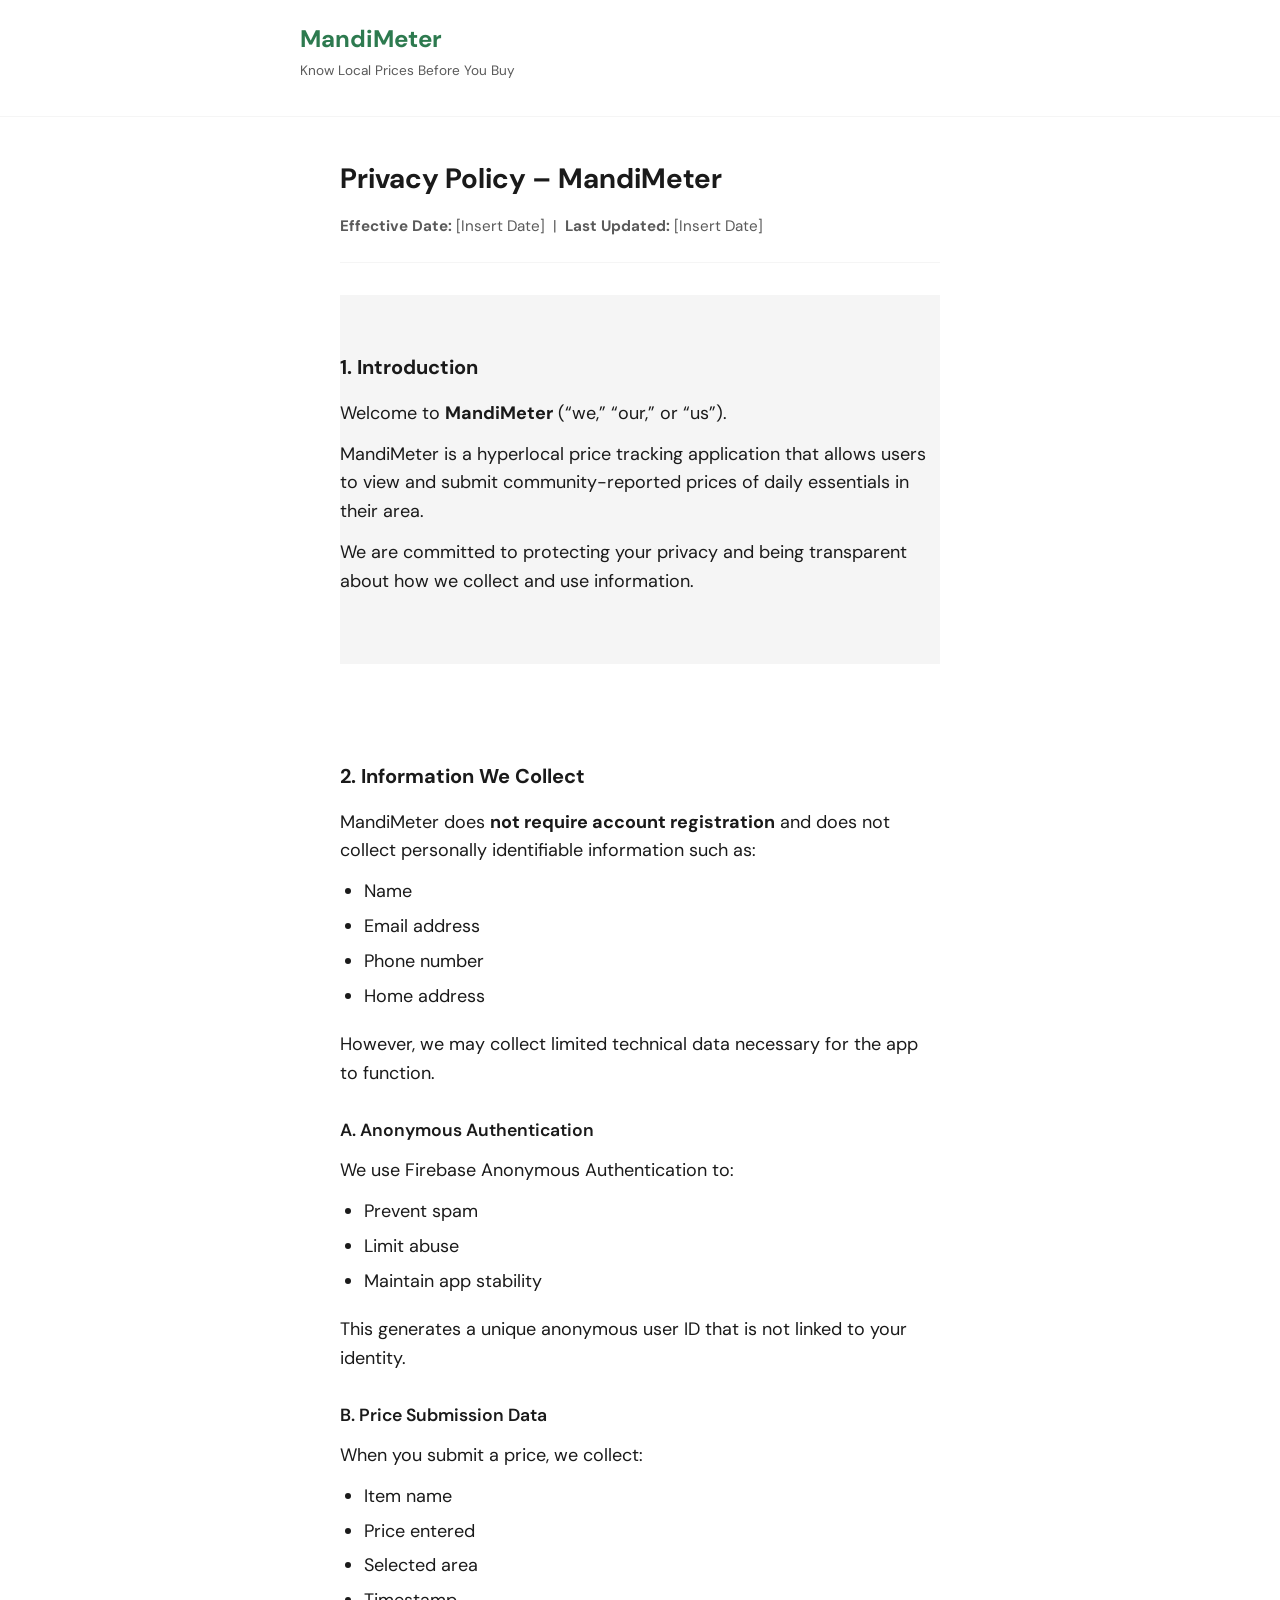
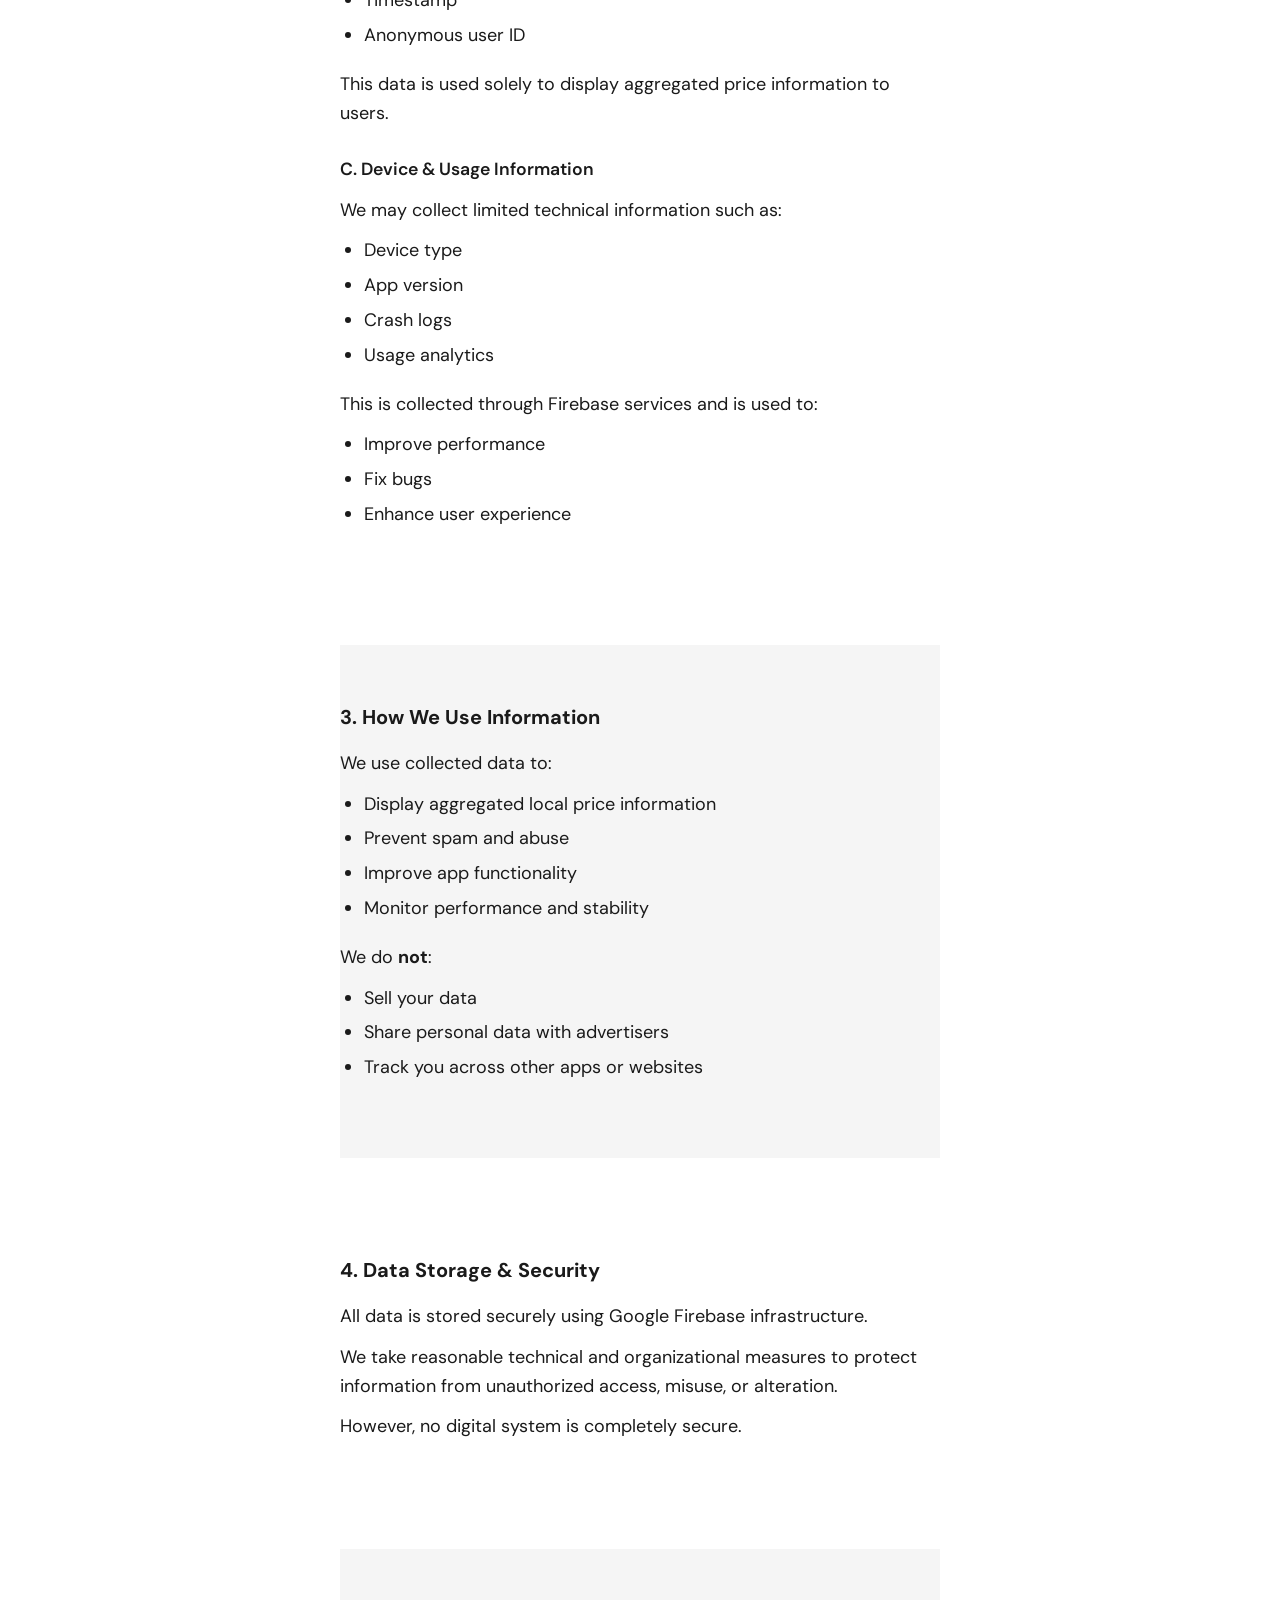
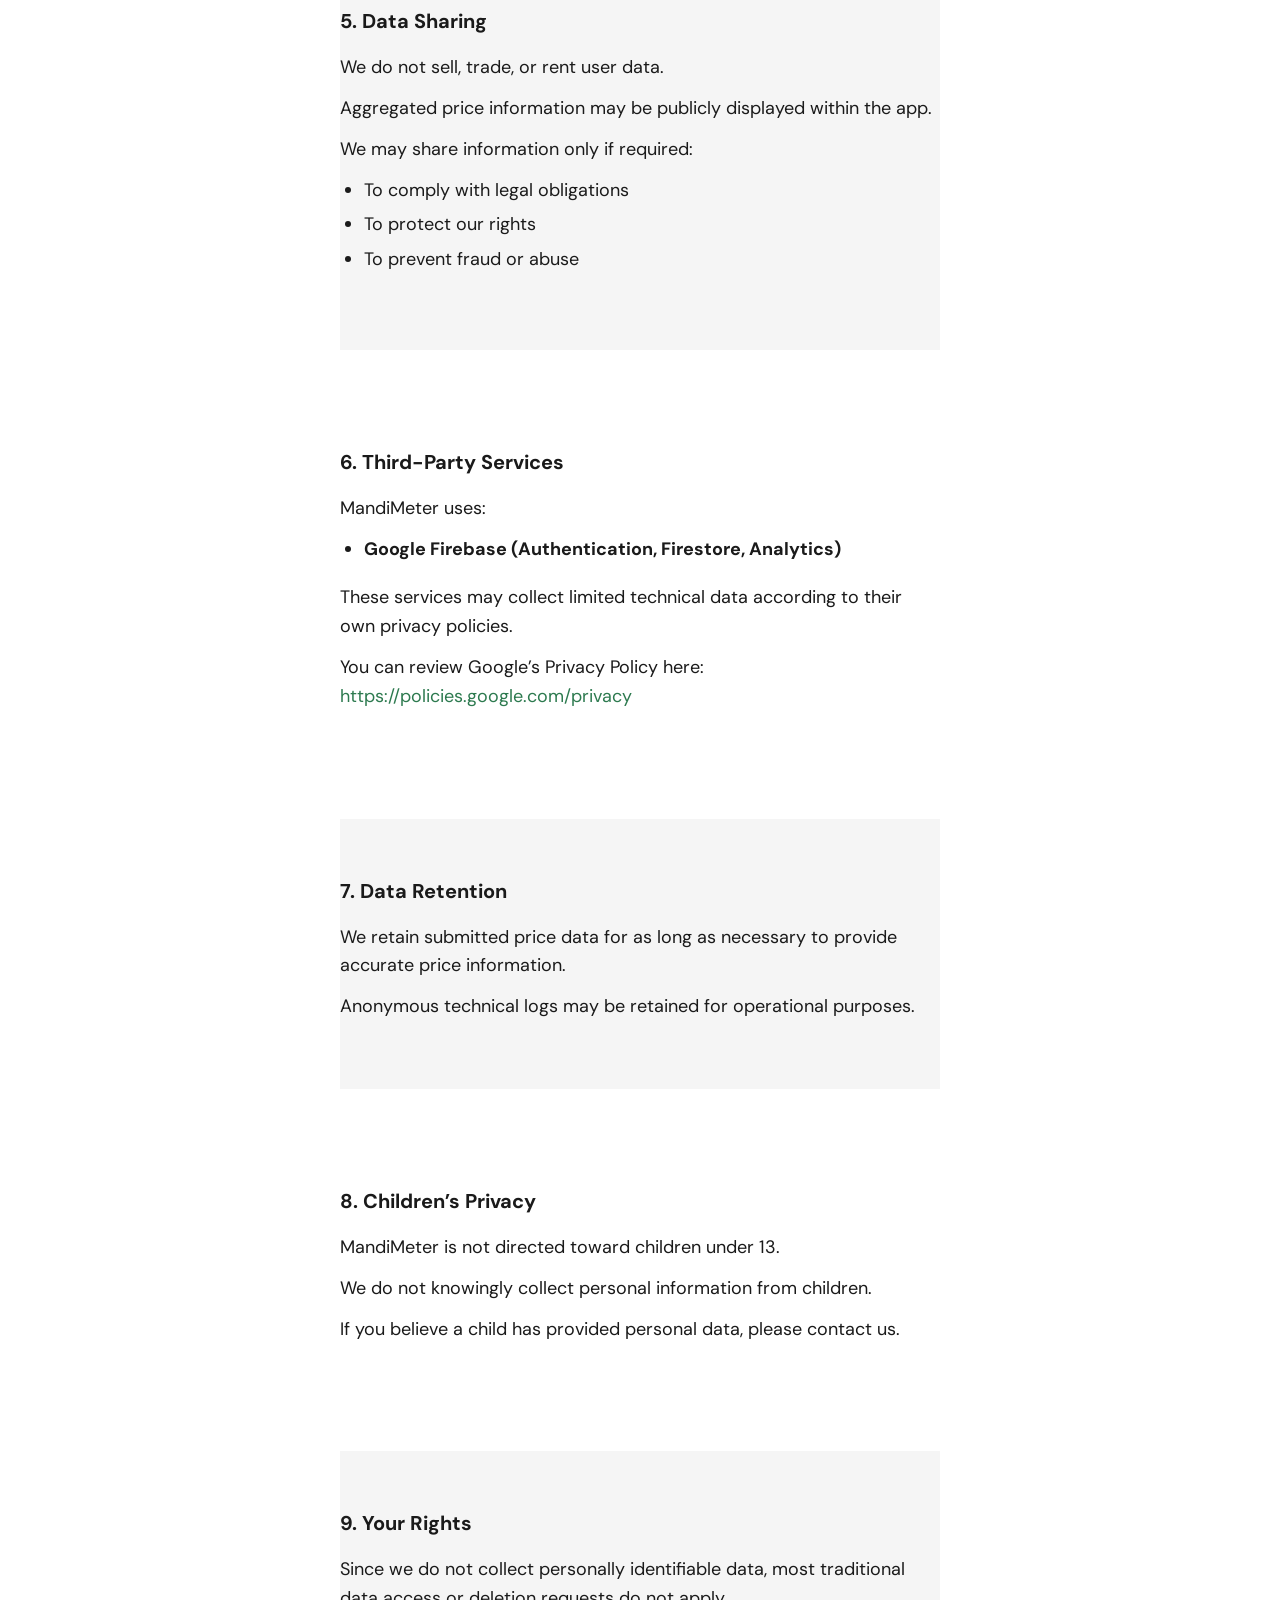
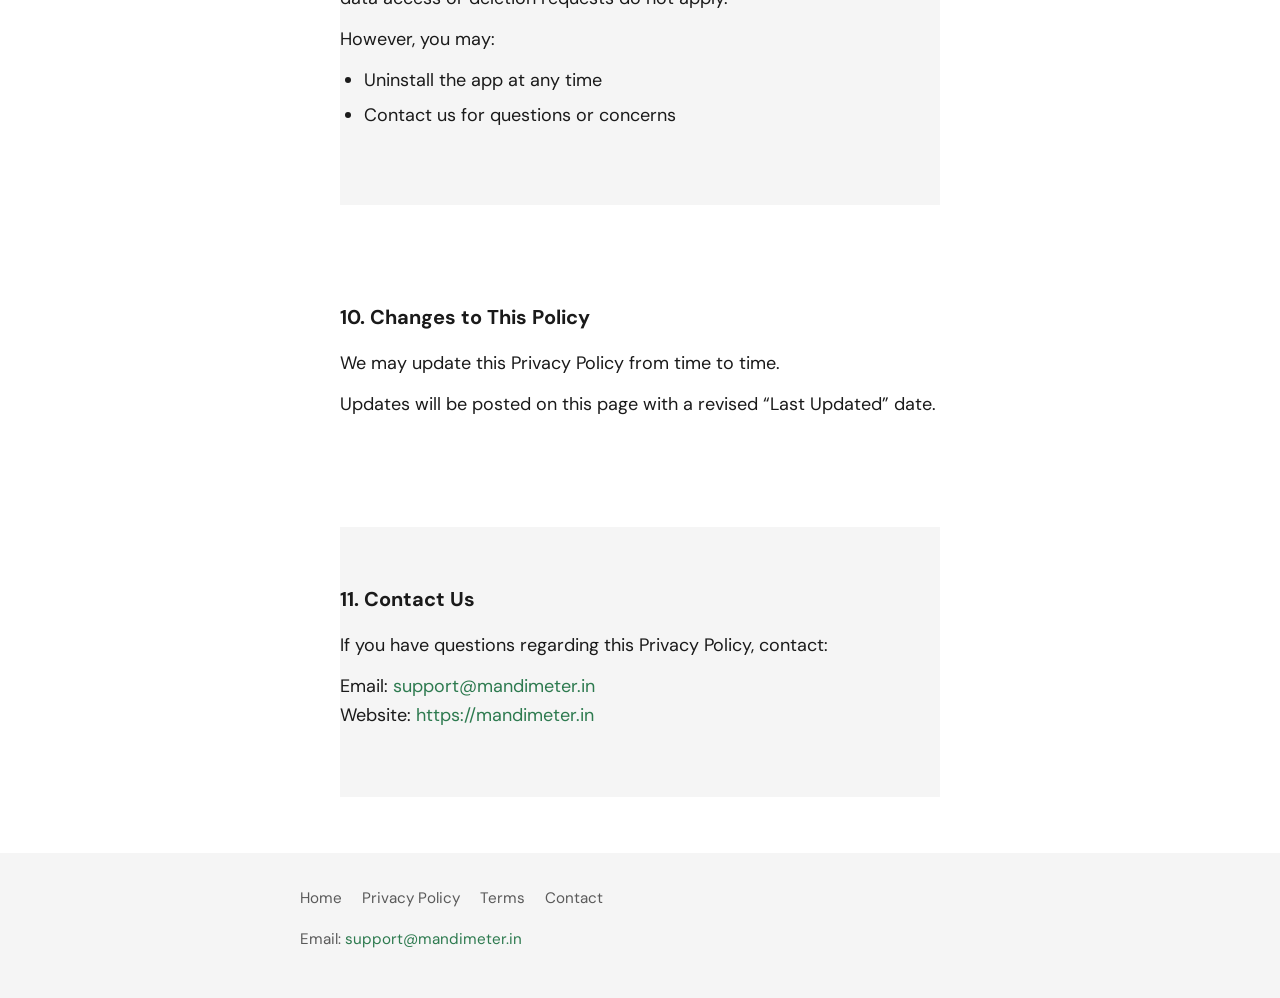
==== privacy.html @ 72a225c8 "feat: initial commit" ====
<!DOCTYPE html>
<html lang="en">
<head>
  <meta charset="UTF-8">
  <meta name="viewport" content="width=device-width, initial-scale=1.0">
  <title>Privacy Policy – MandiMeter</title>
  <meta name="description" content="MandiMeter Privacy Policy. How we collect and use information in our hyperlocal price tracking app.">
  <link rel="preconnect" href="https://fonts.googleapis.com">
  <link rel="preconnect" href="https://fonts.gstatic.com" crossorigin>
  <link href="https://fonts.googleapis.com/css2?family=DM+Sans:ital,opsz,wght@0,9..40,400;0,9..40,500;0,9..40,600;0,9..40,700;1,9..40,400&display=swap" rel="stylesheet">
  <link rel="stylesheet" href="styles.css">
</head>
<body>
  <header>
    <div class="container">
      <a href="index.html" class="logo" aria-label="MandiMeter home">MandiMeter</a>
      <p class="tagline">Know Local Prices Before You Buy</p>
    </div>
  </header>

  <main class="policy-page">
    <div class="container container--narrow">
      <h1 class="policy-title">Privacy Policy – MandiMeter</h1>
      <p class="policy-meta"><strong>Effective Date:</strong> [Insert Date] &nbsp;|&nbsp; <strong>Last Updated:</strong> [Insert Date]</p>
      <hr class="policy-divider">

      <section class="policy-section">
        <h2>1. Introduction</h2>
        <p>Welcome to <strong>MandiMeter</strong> (“we,” “our,” or “us”).</p>
        <p>MandiMeter is a hyperlocal price tracking application that allows users to view and submit community-reported prices of daily essentials in their area.</p>
        <p>We are committed to protecting your privacy and being transparent about how we collect and use information.</p>
      </section>

      <section class="policy-section">
        <h2>2. Information We Collect</h2>
        <p>MandiMeter does <strong>not require account registration</strong> and does not collect personally identifiable information such as:</p>
        <ul>
          <li>Name</li>
          <li>Email address</li>
          <li>Phone number</li>
          <li>Home address</li>
        </ul>
        <p>However, we may collect limited technical data necessary for the app to function.</p>

        <h3>A. Anonymous Authentication</h3>
        <p>We use Firebase Anonymous Authentication to:</p>
        <ul>
          <li>Prevent spam</li>
          <li>Limit abuse</li>
          <li>Maintain app stability</li>
        </ul>
        <p>This generates a unique anonymous user ID that is not linked to your identity.</p>

        <h3>B. Price Submission Data</h3>
        <p>When you submit a price, we collect:</p>
        <ul>
          <li>Item name</li>
          <li>Price entered</li>
          <li>Selected area</li>
          <li>Timestamp</li>
          <li>Anonymous user ID</li>
        </ul>
        <p>This data is used solely to display aggregated price information to users.</p>

        <h3>C. Device &amp; Usage Information</h3>
        <p>We may collect limited technical information such as:</p>
        <ul>
          <li>Device type</li>
          <li>App version</li>
          <li>Crash logs</li>
          <li>Usage analytics</li>
        </ul>
        <p>This is collected through Firebase services and is used to:</p>
        <ul>
          <li>Improve performance</li>
          <li>Fix bugs</li>
          <li>Enhance user experience</li>
        </ul>
      </section>

      <section class="policy-section">
        <h2>3. How We Use Information</h2>
        <p>We use collected data to:</p>
        <ul>
          <li>Display aggregated local price information</li>
          <li>Prevent spam and abuse</li>
          <li>Improve app functionality</li>
          <li>Monitor performance and stability</li>
        </ul>
        <p>We do <strong>not</strong>:</p>
        <ul>
          <li>Sell your data</li>
          <li>Share personal data with advertisers</li>
          <li>Track you across other apps or websites</li>
        </ul>
      </section>

      <section class="policy-section">
        <h2>4. Data Storage &amp; Security</h2>
        <p>All data is stored securely using Google Firebase infrastructure.</p>
        <p>We take reasonable technical and organizational measures to protect information from unauthorized access, misuse, or alteration.</p>
        <p>However, no digital system is completely secure.</p>
      </section>

      <section class="policy-section">
        <h2>5. Data Sharing</h2>
        <p>We do not sell, trade, or rent user data.</p>
        <p>Aggregated price information may be publicly displayed within the app.</p>
        <p>We may share information only if required:</p>
        <ul>
          <li>To comply with legal obligations</li>
          <li>To protect our rights</li>
          <li>To prevent fraud or abuse</li>
        </ul>
      </section>

      <section class="policy-section">
        <h2>6. Third-Party Services</h2>
        <p>MandiMeter uses:</p>
        <ul>
          <li><strong>Google Firebase (Authentication, Firestore, Analytics)</strong></li>
        </ul>
        <p>These services may collect limited technical data according to their own privacy policies.</p>
        <p>You can review Google’s Privacy Policy here: <a href="https://policies.google.com/privacy" target="_blank" rel="noopener noreferrer">https://policies.google.com/privacy</a></p>
      </section>

      <section class="policy-section">
        <h2>7. Data Retention</h2>
        <p>We retain submitted price data for as long as necessary to provide accurate price information.</p>
        <p>Anonymous technical logs may be retained for operational purposes.</p>
      </section>

      <section class="policy-section">
        <h2>8. Children’s Privacy</h2>
        <p>MandiMeter is not directed toward children under 13.</p>
        <p>We do not knowingly collect personal information from children.</p>
        <p>If you believe a child has provided personal data, please contact us.</p>
      </section>

      <section class="policy-section">
        <h2>9. Your Rights</h2>
        <p>Since we do not collect personally identifiable data, most traditional data access or deletion requests do not apply.</p>
        <p>However, you may:</p>
        <ul>
          <li>Uninstall the app at any time</li>
          <li>Contact us for questions or concerns</li>
        </ul>
      </section>

      <section class="policy-section">
        <h2>10. Changes to This Policy</h2>
        <p>We may update this Privacy Policy from time to time.</p>
        <p>Updates will be posted on this page with a revised “Last Updated” date.</p>
      </section>

      <section class="policy-section">
        <h2>11. Contact Us</h2>
        <p>If you have questions regarding this Privacy Policy, contact:</p>
        <p class="policy-contact">
          Email: <a href="mailto:support@mandimeter.in">support@mandimeter.in</a><br>
          Website: <a href="https://mandimeter.in" target="_blank" rel="noopener noreferrer">https://mandimeter.in</a>
        </p>
      </section>
    </div>
  </main>

  <footer>
    <div class="container">
      <nav class="footer-links" aria-label="Footer">
        <a href="index.html">Home</a>
        <a href="privacy.html">Privacy Policy</a>
        <a href="terms.html">Terms</a>
        <a href="mailto:support@mandimeter.in">Contact</a>
      </nav>
      <p class="footer-email">Email: <a href="mailto:support@mandimeter.in">support@mandimeter.in</a></p>
    </div>
  </footer>
</body>
</html>
---- styles.css ----
:root {
  --green: #2d7a4f;
  --green-light: #e8f3ed;
  --green-hover: #246b43;
  --text: #1a1a1a;
  --text-muted: #5a5a5a;
  --white: #ffffff;
  --gray-100: #f5f5f5;
  --radius: 12px;
  --radius-lg: 20px;
  --shadow: 0 2px 12px rgba(0, 0, 0, 0.06);
  --shadow-md: 0 4px 24px rgba(0, 0, 0, 0.08);
}

*, *::before, *::after { box-sizing: border-box; }
html { scroll-behavior: smooth; }
body {
  margin: 0;
  font-family: 'DM Sans', -apple-system, BlinkMacSystemFont, 'Segoe UI', Roboto, sans-serif;
  font-size: 18px;
  line-height: 1.6;
  color: var(--text);
  background: var(--white);
}

.sr-only {
  position: absolute;
  width: 1px;
  height: 1px;
  padding: 0;
  margin: -1px;
  overflow: hidden;
  clip: rect(0, 0, 0, 0);
  white-space: nowrap;
  border: 0;
}

.container {
  width: 100%;
  max-width: 720px;
  margin: 0 auto;
  padding: 0 20px;
}

.container--wide {
  max-width: 900px;
}

.container--narrow {
  max-width: 640px;
}

/* Header */
header {
  padding: 20px 0;
  border-bottom: 1px solid var(--gray-100);
}
.logo {
  font-size: 1.5rem;
  font-weight: 700;
  color: var(--green);
  text-decoration: none;
}
.tagline {
  font-size: 0.85rem;
  color: var(--text-muted);
  margin-top: 2px;
}

/* Buttons */
.btn {
  display: inline-flex;
  align-items: center;
  justify-content: center;
  gap: 8px;
  padding: 14px 24px;
  font-family: inherit;
  font-size: 1rem;
  font-weight: 600;
  text-decoration: none;
  border: none;
  border-radius: var(--radius);
  cursor: pointer;
  transition: background 0.2s, transform 0.1s;
}
.btn:focus-visible {
  outline: 2px solid var(--green);
  outline-offset: 2px;
}
.btn--primary {
  background: var(--green);
  color: var(--white);
}
.btn--primary:hover {
  background: var(--green-hover);
}
.btn--secondary {
  background: var(--white);
  color: var(--green);
  border: 2px solid var(--green);
}
.btn--secondary:hover {
  background: var(--green-light);
}

/* Hero */
.hero {
  padding: 48px 0 56px;
  text-align: center;
}
.hero h1 {
  font-size: clamp(1.75rem, 5vw, 2.25rem);
  font-weight: 700;
  line-height: 1.25;
  margin: 0 0 16px;
  color: var(--text);
}
.hero .subheadline {
  font-size: 1.1rem;
  color: var(--text-muted);
  max-width: 520px;
  margin: 0 auto 32px;
}
.hero-cta {
  display: flex;
  flex-wrap: wrap;
  gap: 12px;
  justify-content: center;
  margin-bottom: 40px;
}
.mockup {
  background: var(--white);
  border-radius: 24px;
  padding: 28px 20px;
  box-shadow: var(--shadow-md), 0 0 0 10px var(--gray-100);
  max-width: 280px;
  margin: 0 auto;
  border: 2px solid rgba(0,0,0,0.06);
}
.mockup-title {
  font-size: 0.9rem;
  font-weight: 600;
  color: var(--green);
  margin-bottom: 16px;
  text-align: left;
}
.mockup-list {
  list-style: none;
  padding: 0;
  margin: 0;
  text-align: left;
}
.mockup-list li {
  display: flex;
  justify-content: space-between;
  padding: 10px 0;
  border-bottom: 1px solid rgba(0,0,0,0.06);
  font-size: 1rem;
}
.mockup-list li:last-child { border-bottom: none; }
.mockup-list .price { font-weight: 600; color: var(--green); }
.mockup-footer {
  font-size: 0.8rem;
  color: var(--text-muted);
  margin-top: 16px;
  text-align: left;
}

/* Sections */
section {
  padding: 56px 0;
}
section:nth-child(even) {
  background: var(--gray-100);
}
.section-title {
  font-size: clamp(1.5rem, 4vw, 1.75rem);
  font-weight: 700;
  margin: 0 0 24px;
  color: var(--text);
}
.section-intro {
  color: var(--text-muted);
  margin-bottom: 32px;
  max-width: 560px;
}

/* Problem */
.problem ul {
  list-style: none;
  padding: 0;
  margin: 0 0 24px;
}
.problem li {
  display: flex;
  align-items: flex-start;
  gap: 12px;
  padding: 12px 0;
  font-size: 1.05rem;
}
.problem li::before {
  content: '';
  flex-shrink: 0;
  width: 8px;
  height: 8px;
  background: var(--green);
  border-radius: 50%;
  margin-top: 10px;
}
.problem .closing {
  font-weight: 500;
  color: var(--text);
}

/* How it works */
.steps {
  display: grid;
  grid-template-columns: 1fr;
  gap: 32px;
  margin-top: 32px;
}
@media (min-width: 600px) {
  .steps { grid-template-columns: repeat(3, 1fr); }
}
.step {
  text-align: center;
  padding: 24px 16px;
  background: var(--white);
  border-radius: var(--radius);
  box-shadow: var(--shadow);
}
.step-icon {
  width: 48px;
  height: 48px;
  margin: 0 auto 16px;
  background: var(--green-light);
  border-radius: 50%;
  display: flex;
  align-items: center;
  justify-content: center;
  font-size: 1.25rem;
  font-weight: 700;
  color: var(--green);
}
.step h3 {
  font-size: 1rem;
  font-weight: 600;
  margin: 0 0 8px;
}
.step p {
  font-size: 0.95rem;
  color: var(--text-muted);
  margin: 0;
}

/* Features */
.features-grid {
  display: grid;
  grid-template-columns: 1fr;
  gap: 20px;
  margin-top: 32px;
}
@media (min-width: 500px) {
  .features-grid { grid-template-columns: repeat(2, 1fr); }
}
.feature {
  background: var(--white);
  padding: 24px;
  border-radius: var(--radius);
  box-shadow: var(--shadow);
  border: 1px solid rgba(0,0,0,0.04);
}
.feature-icon {
  width: 40px;
  height: 40px;
  background: var(--green-light);
  border-radius: var(--radius);
  display: flex;
  align-items: center;
  justify-content: center;
  margin-bottom: 16px;
  color: var(--green);
}
.feature h3 {
  font-size: 1.1rem;
  font-weight: 600;
  margin: 0 0 8px;
}
.feature p {
  font-size: 0.95rem;
  color: var(--text-muted);
  margin: 0;
}

/* Trust */
.trust .section-intro {
  margin-bottom: 16px;
}
.trust .disclaimer {
  font-size: 0.9rem;
  color: var(--text-muted);
  font-style: italic;
  margin: 24px 0 0;
}

/* Launch city */
.launch-cta {
  margin-top: 24px;
}

/* FAQ */
.faq-list {
  margin: 0;
  padding: 0;
  list-style: none;
}
.faq-item {
  border-bottom: 1px solid rgba(0,0,0,0.08);
}
.faq-item:first-child { border-top: 1px solid rgba(0,0,0,0.08); }
.faq-q {
  font-size: 1.05rem;
  font-weight: 600;
  margin: 0;
  padding: 20px 0 8px;
}
.faq-a {
  font-size: 1rem;
  color: var(--text-muted);
  margin: 0;
  padding: 0 0 20px;
}

/* Final CTA */
.final-cta {
  text-align: center;
  padding: 64px 0;
}
.final-cta h2 {
  font-size: clamp(1.5rem, 4vw, 1.75rem);
  margin: 0 0 24px;
}
.final-cta .subtext {
  font-size: 0.95rem;
  color: var(--text-muted);
  margin-top: 16px;
}

/* Footer */
footer {
  padding: 32px 0;
  border-top: 1px solid var(--gray-100);
  background: var(--gray-100);
}
.footer-links {
  display: flex;
  flex-wrap: wrap;
  gap: 20px;
  margin-bottom: 16px;
}
.footer-links a {
  color: var(--text-muted);
  text-decoration: none;
  font-size: 0.95rem;
}
.footer-links a:hover {
  color: var(--green);
}
.footer-email {
  font-size: 0.95rem;
  color: var(--text-muted);
}
.footer-email a {
  color: var(--green);
  text-decoration: none;
}

/* Policy / Legal pages */
.policy-page {
  padding: 40px 0 56px;
}
.policy-title {
  font-size: clamp(1.5rem, 4vw, 1.75rem);
  font-weight: 700;
  margin: 0 0 12px;
  color: var(--text);
}
.policy-meta {
  font-size: 0.95rem;
  color: var(--text-muted);
  margin: 0 0 24px;
}
.policy-divider {
  border: none;
  border-top: 1px solid var(--gray-100);
  margin: 0 0 32px;
}
.policy-section {
  margin-bottom: 40px;
}
.policy-section:last-child {
  margin-bottom: 0;
}
.policy-section h2 {
  font-size: 1.25rem;
  font-weight: 700;
  margin: 0 0 16px;
  color: var(--text);
}
.policy-section h3 {
  font-size: 1.1rem;
  font-weight: 600;
  margin: 28px 0 12px;
  color: var(--text);
}
.policy-section p {
  margin: 0 0 12px;
  color: var(--text);
}
.policy-section p + p {
  margin-top: 12px;
}
.policy-section ul {
  margin: 12px 0 20px;
  padding-left: 1.5rem;
}
.policy-section li {
  margin-bottom: 6px;
}
.policy-section a {
  color: var(--green);
  text-decoration: none;
}
.policy-section a:hover {
  text-decoration: underline;
}
.policy-contact {
  margin-top: 12px;
}
.policy-contact a {
  color: var(--green);
  text-decoration: none;
}
.policy-contact a:hover {
  text-decoration: underline;
}
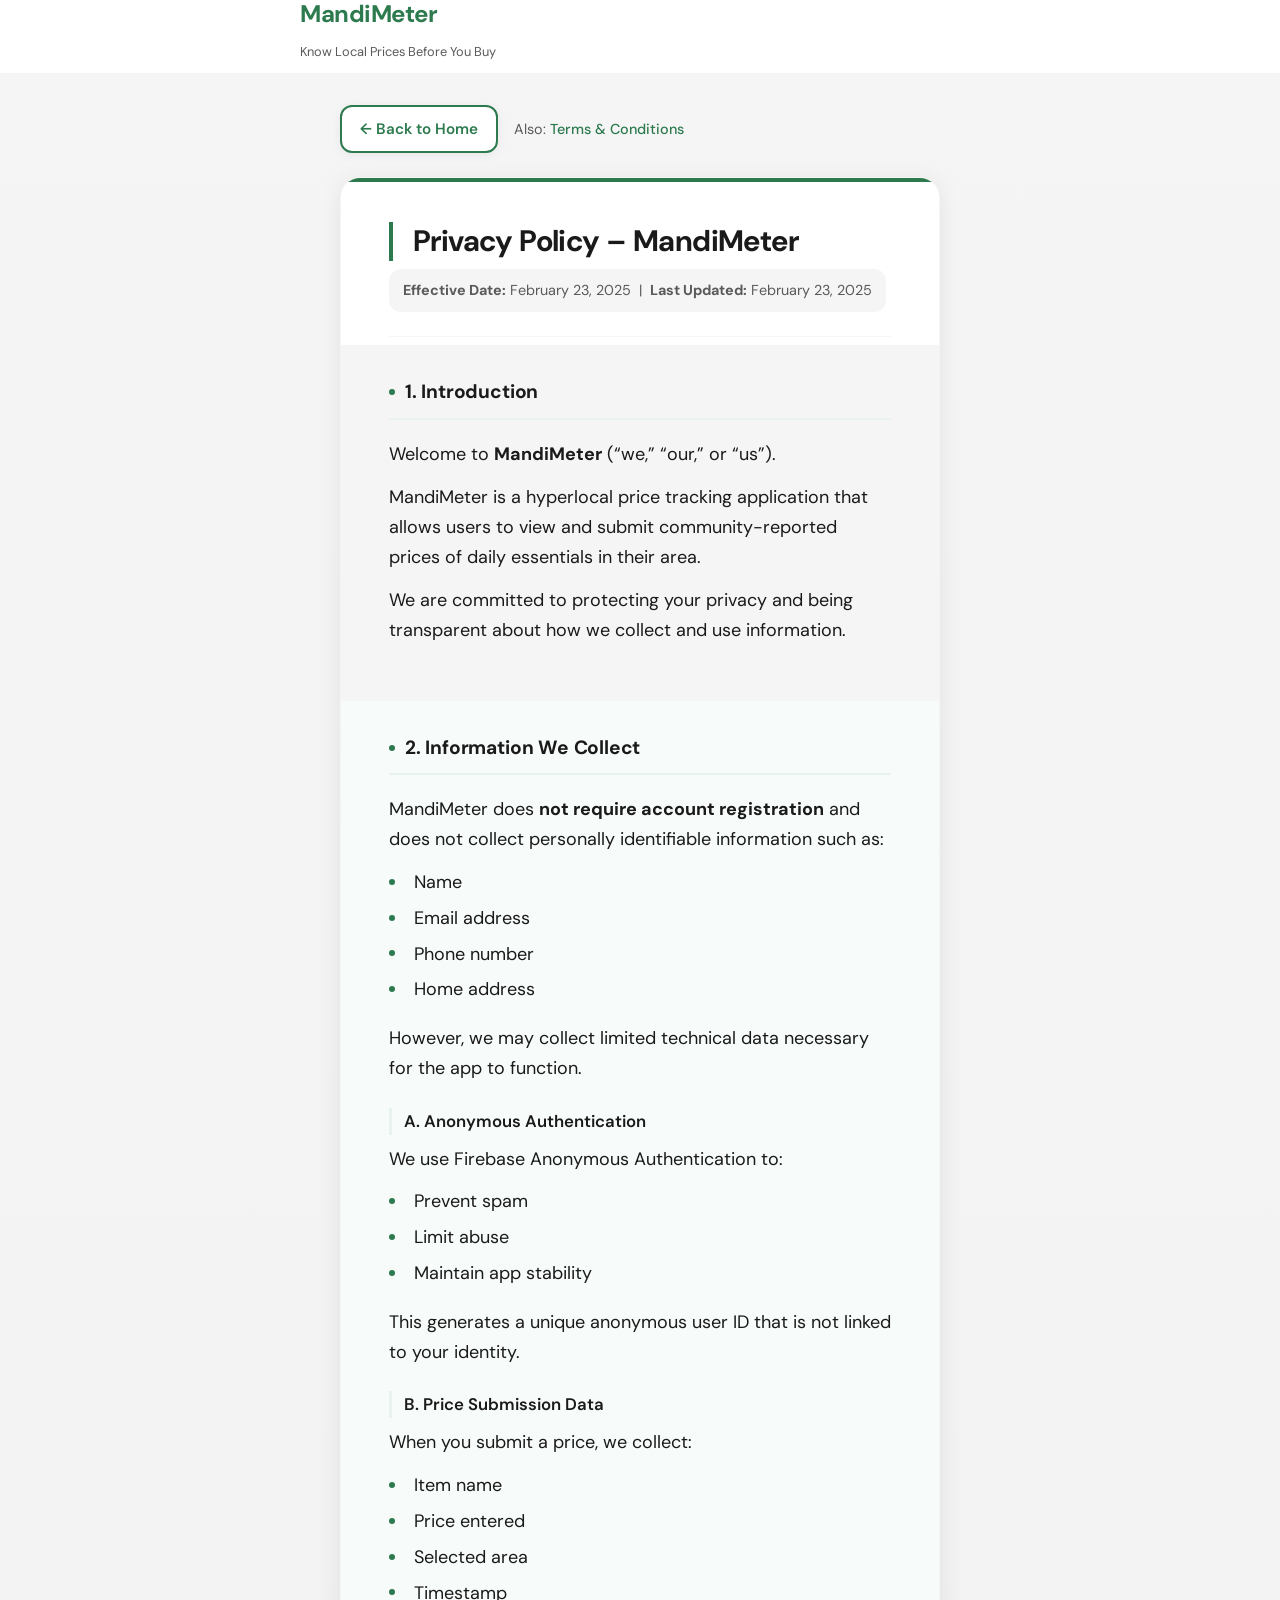
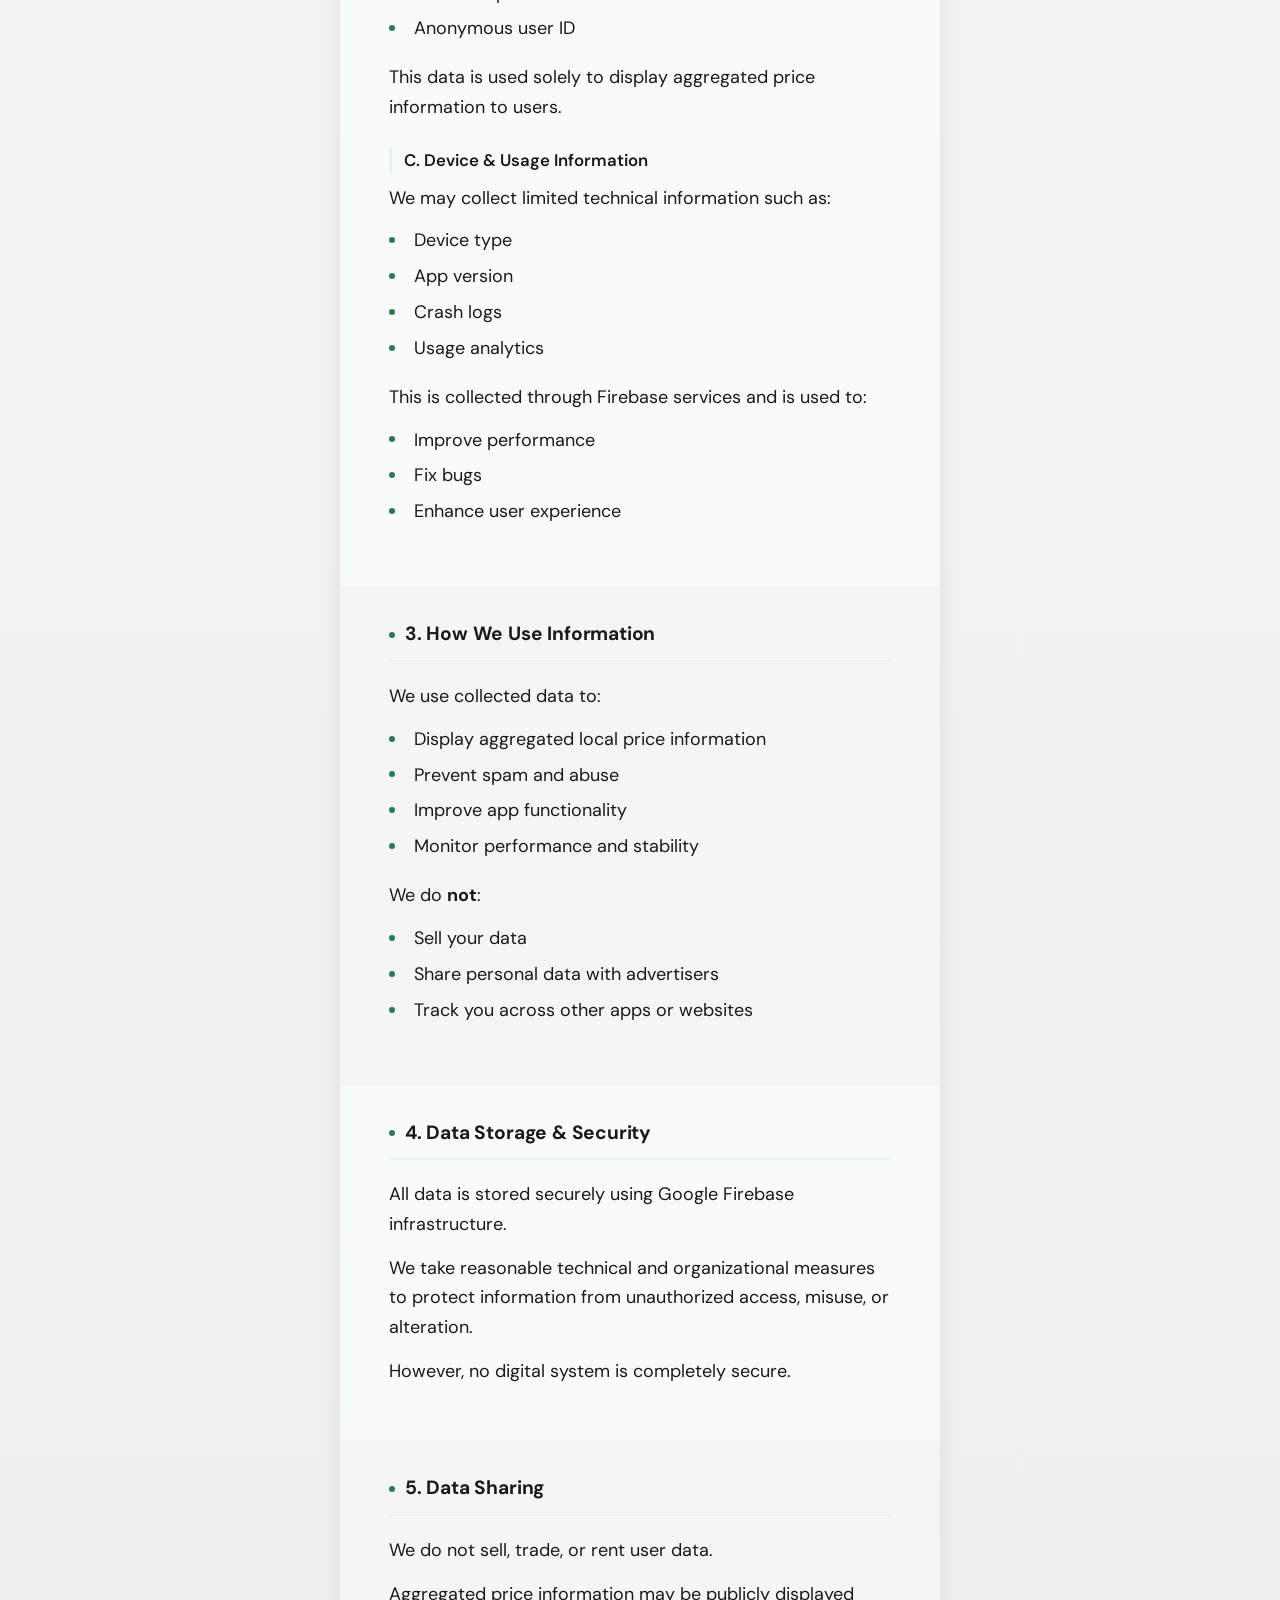
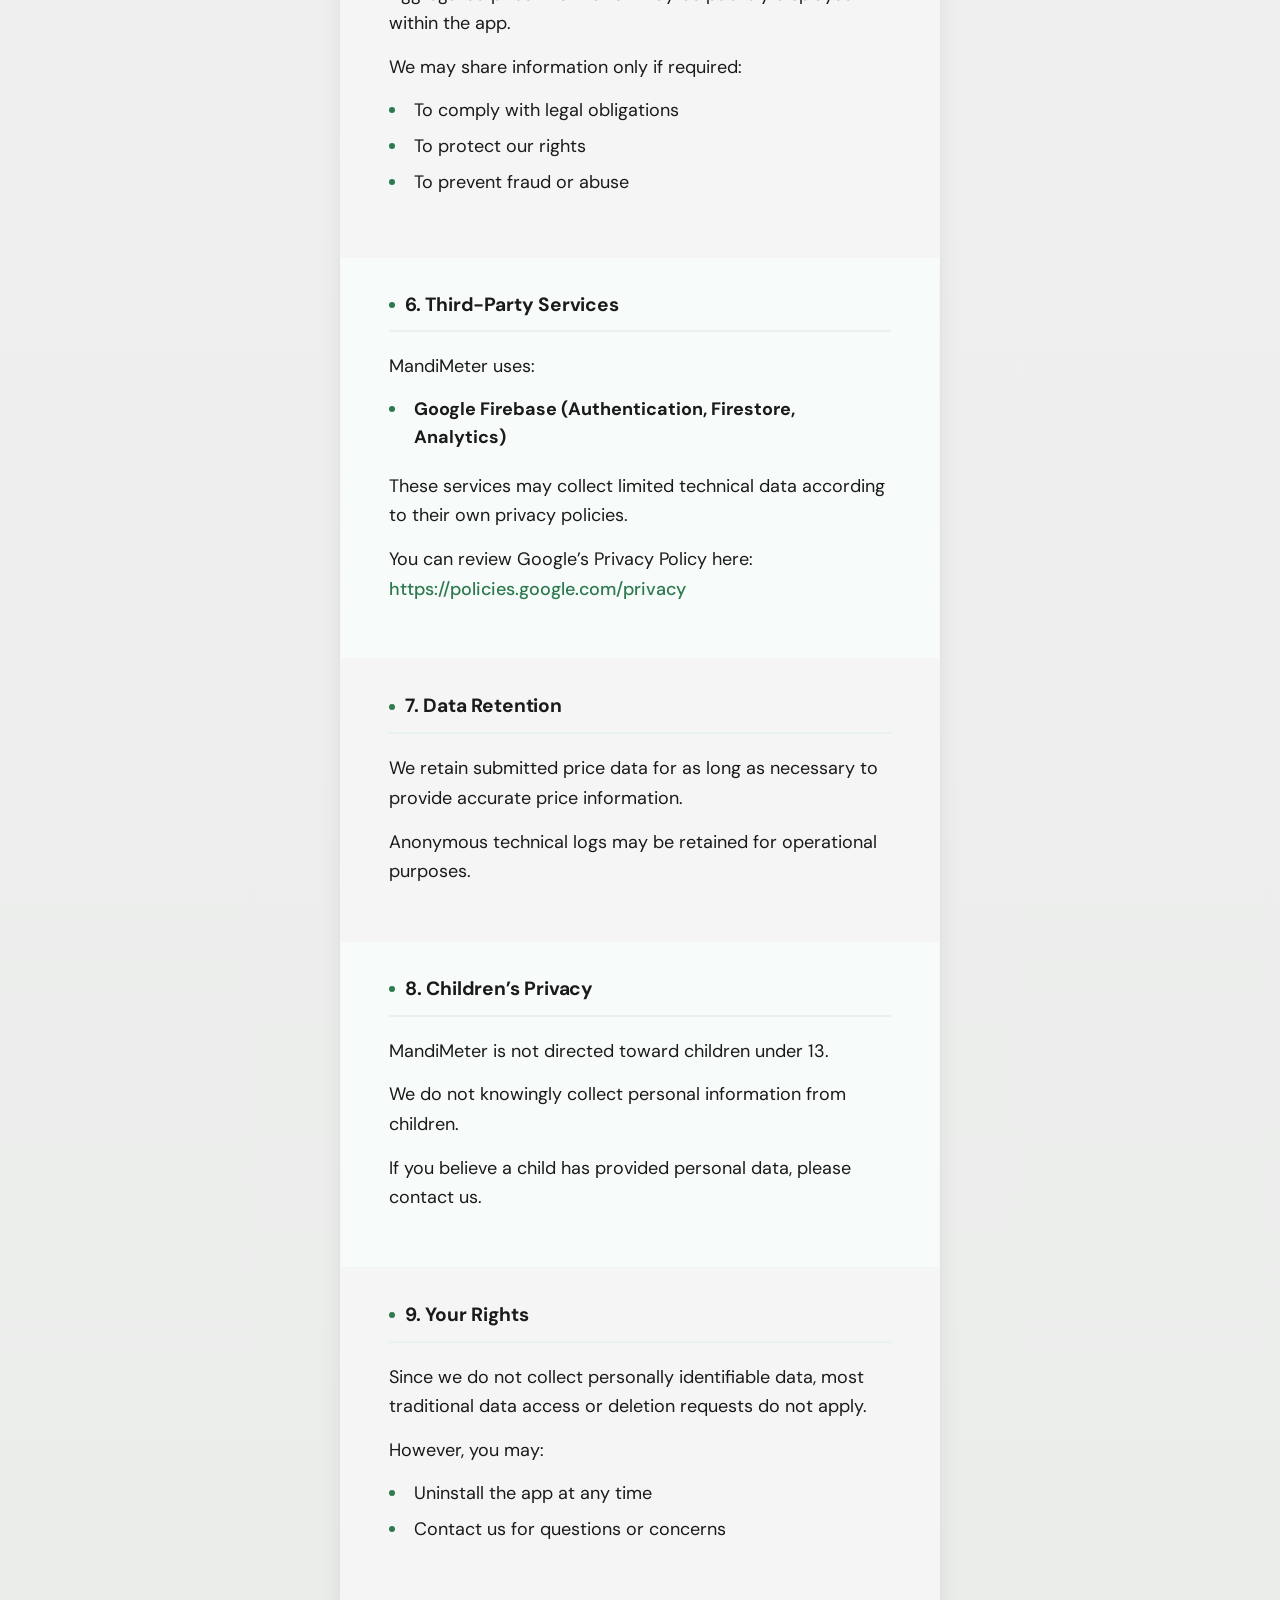
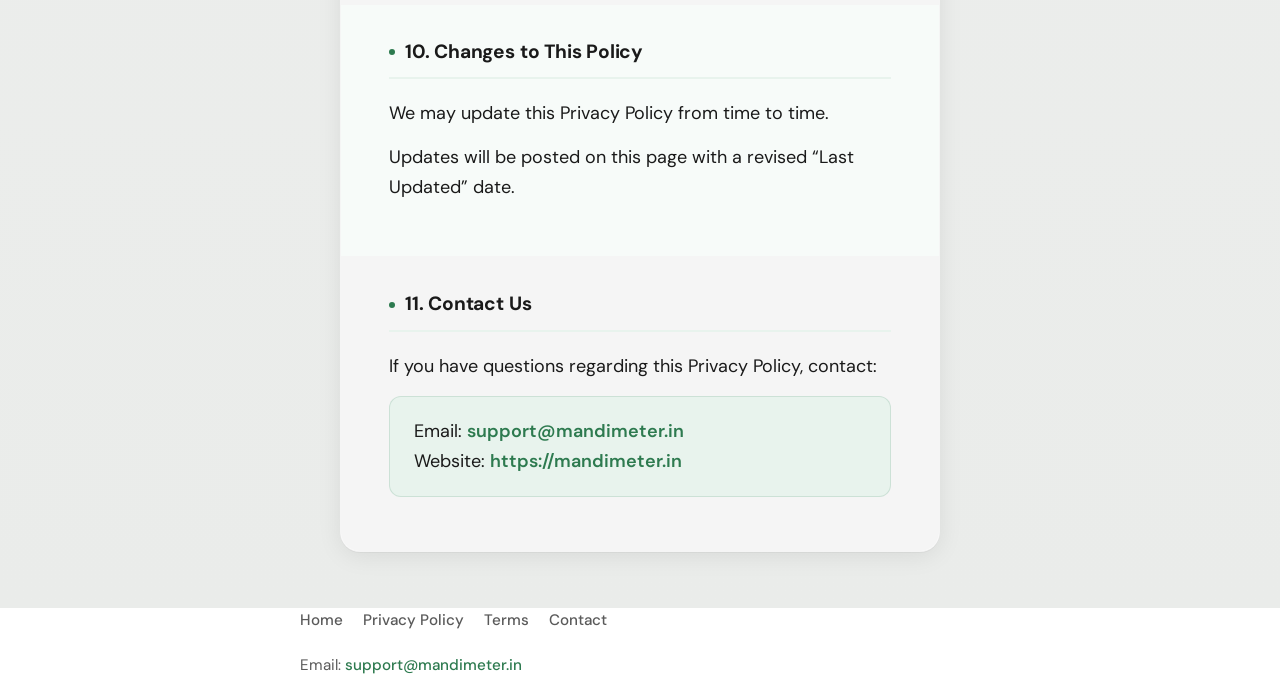
==== commit f9f7f876: "feat: updated" ====
--- a/privacy.html
+++ b/privacy.html
@@ -20,9 +20,14 @@
 
   <main class="policy-page">
     <div class="container container--narrow">
-      <h1 class="policy-title">Privacy Policy – MandiMeter</h1>
-      <p class="policy-meta"><strong>Effective Date:</strong> [Insert Date] &nbsp;|&nbsp; <strong>Last Updated:</strong> [Insert Date]</p>
-      <hr class="policy-divider">
+      <nav class="policy-nav" aria-label="Policy navigation">
+        <p class="policy-back"><a href="index.html">← Back to Home</a></p>
+        <span class="policy-cross-links">Also: <a href="terms.html">Terms &amp; Conditions</a></span>
+      </nav>
+      <div class="policy-inner">
+        <h1 class="policy-title">Privacy Policy – MandiMeter</h1>
+        <p class="policy-meta"><strong>Effective Date:</strong> February 23, 2025 &nbsp;|&nbsp; <strong>Last Updated:</strong> February 23, 2025</p>
+        <hr class="policy-divider">
 
       <section class="policy-section">
         <h2>1. Introduction</h2>
@@ -161,6 +166,7 @@
           Website: <a href="https://mandimeter.in" target="_blank" rel="noopener noreferrer">https://mandimeter.in</a>
         </p>
       </section>
+      </div>
     </div>
   </main>
 
--- a/styles.css
+++ b/styles.css
@@ -50,21 +50,73 @@
   max-width: 640px;
 }
 
-/* Header */
-header {
-  padding: 20px 0;
+/* Header / App bar */
+.site-header {
+  padding: 16px 0;
   border-bottom: 1px solid var(--gray-100);
+  background: var(--white);
+}
+.header-inner {
+  display: flex;
+  flex-wrap: wrap;
+  align-items: center;
+  justify-content: space-between;
+  gap: 12px 24px;
+}
+.header-brand {
+  display: flex;
+  flex-direction: column;
+  gap: 2px;
+  text-decoration: none;
+  color: inherit;
+}
+.header-brand:hover .logo {
+  color: var(--green-hover);
 }
 .logo {
+  display: inline-block;
   font-size: 1.5rem;
   font-weight: 700;
   color: var(--green);
-  text-decoration: none;
+  letter-spacing: -0.02em;
+  line-height: 1.2;
+  text-decoration: none;
+  animation: logo-appear 0.55s ease-out both;
+}
+@keyframes logo-appear {
+  from {
+    opacity: 0;
+    transform: translateY(-4px);
+  }
+  to {
+    opacity: 1;
+    transform: translateY(0);
+  }
+}
+@media (prefers-reduced-motion: reduce) {
+  .logo {
+    animation: none;
+  }
 }
 .tagline {
-  font-size: 0.85rem;
-  color: var(--text-muted);
-  margin-top: 2px;
+  font-size: 0.8rem;
+  color: var(--text-muted);
+  line-height: 1.3;
+  font-weight: 400;
+}
+.header-nav {
+  display: flex;
+  align-items: center;
+  gap: 20px;
+}
+.header-nav a {
+  font-size: 0.9rem;
+  color: var(--text-muted);
+  text-decoration: none;
+  font-weight: 500;
+}
+.header-nav a:hover {
+  color: var(--green);
 }
 
 /* Buttons */
@@ -102,31 +154,49 @@
 .btn--secondary:hover {
   background: var(--green-light);
 }
+.btn--large {
+  padding: 18px 32px;
+  font-size: 1.1rem;
+}
 
 /* Hero */
 .hero {
-  padding: 48px 0 56px;
+  padding: 56px 0 64px;
   text-align: center;
+  background: linear-gradient(180deg, var(--white) 0%, var(--gray-100) 100%);
+}
+.hero-badge {
+  display: inline-block;
+  font-size: 0.85rem;
+  font-weight: 600;
+  color: var(--green);
+  background: var(--green-light);
+  padding: 8px 16px;
+  border-radius: 999px;
+  margin: 0 0 20px;
+  letter-spacing: 0.02em;
 }
 .hero h1 {
-  font-size: clamp(1.75rem, 5vw, 2.25rem);
+  font-size: clamp(1.85rem, 5vw, 2.5rem);
   font-weight: 700;
-  line-height: 1.25;
-  margin: 0 0 16px;
-  color: var(--text);
+  line-height: 1.2;
+  margin: 0 0 20px;
+  color: var(--text);
+  letter-spacing: -0.02em;
 }
 .hero .subheadline {
-  font-size: 1.1rem;
+  font-size: 1.15rem;
   color: var(--text-muted);
   max-width: 520px;
-  margin: 0 auto 32px;
+  margin: 0 auto 36px;
+  line-height: 1.6;
 }
 .hero-cta {
   display: flex;
   flex-wrap: wrap;
-  gap: 12px;
+  gap: 14px;
   justify-content: center;
-  margin-bottom: 40px;
+  margin-bottom: 48px;
 }
 .mockup {
   background: var(--white);
@@ -136,6 +206,18 @@
   max-width: 280px;
   margin: 0 auto;
   border: 2px solid rgba(0,0,0,0.06);
+  position: relative;
+  overflow: hidden;
+  animation: mockup-card-in 0.6s ease-out both;
+}
+.mockup::before {
+  content: '';
+  position: absolute;
+  top: 0;
+  left: 0;
+  right: 0;
+  height: 4px;
+  background: var(--green);
 }
 .mockup-title {
   font-size: 0.9rem;
@@ -143,6 +225,8 @@
   color: var(--green);
   margin-bottom: 16px;
   text-align: left;
+  opacity: 0;
+  animation: mockup-line-in 0.45s ease-out 0.2s both;
 }
 .mockup-list {
   list-style: none;
@@ -153,10 +237,15 @@
 .mockup-list li {
   display: flex;
   justify-content: space-between;
-  padding: 10px 0;
+  padding: 12px 0;
   border-bottom: 1px solid rgba(0,0,0,0.06);
   font-size: 1rem;
-}
+  opacity: 0;
+  animation: mockup-line-in 0.45s ease-out both;
+}
+.mockup-list li:nth-child(1) { animation-delay: 0.35s; }
+.mockup-list li:nth-child(2) { animation-delay: 0.45s; }
+.mockup-list li:nth-child(3) { animation-delay: 0.55s; }
 .mockup-list li:last-child { border-bottom: none; }
 .mockup-list .price { font-weight: 600; color: var(--green); }
 .mockup-footer {
@@ -164,6 +253,38 @@
   color: var(--text-muted);
   margin-top: 16px;
   text-align: left;
+  opacity: 0;
+  animation: mockup-line-in 0.45s ease-out 0.7s both;
+}
+@keyframes mockup-card-in {
+  from {
+    opacity: 0;
+    transform: translateY(20px) scale(0.97);
+  }
+  to {
+    opacity: 1;
+    transform: translateY(0) scale(1);
+  }
+}
+@keyframes mockup-line-in {
+  from {
+    opacity: 0;
+    transform: translateX(-10px);
+  }
+  to {
+    opacity: 1;
+    transform: translateX(0);
+  }
+}
+@media (prefers-reduced-motion: reduce) {
+  .mockup,
+  .mockup-title,
+  .mockup-list li,
+  .mockup-footer {
+    animation: none;
+    opacity: 1;
+    transform: none;
+  }
 }
 
 /* Sections */
@@ -173,16 +294,39 @@
 section:nth-child(even) {
   background: var(--gray-100);
 }
-.section-title {
-  font-size: clamp(1.5rem, 4vw, 1.75rem);
+.section-title,
+.problem h2,
+.how-it-works h2,
+.trust h2,
+.launch h2,
+.faq h2 {
+  font-size: clamp(1.45rem, 4vw, 1.8rem);
   font-weight: 700;
   margin: 0 0 24px;
   color: var(--text);
+  letter-spacing: -0.02em;
+  display: flex;
+  align-items: center;
+  gap: 12px;
+}
+.problem h2::before,
+.how-it-works h2::before,
+.features-section h2::before,
+.trust h2::before,
+.launch h2::before,
+.faq h2::before {
+  content: '';
+  width: 8px;
+  height: 8px;
+  background: var(--green);
+  border-radius: 50%;
+  flex-shrink: 0;
 }
 .section-intro {
   color: var(--text-muted);
   margin-bottom: 32px;
   max-width: 560px;
+  line-height: 1.65;
 }
 
 /* Problem */
@@ -224,10 +368,15 @@
 }
 .step {
   text-align: center;
-  padding: 24px 16px;
+  padding: 28px 20px;
   background: var(--white);
   border-radius: var(--radius);
   box-shadow: var(--shadow);
+  border: 1px solid rgba(0,0,0,0.04);
+  transition: box-shadow 0.2s, transform 0.2s;
+}
+.step:hover {
+  box-shadow: var(--shadow-md);
 }
 .step-icon {
   width: 48px;
@@ -265,10 +414,15 @@
 }
 .feature {
   background: var(--white);
-  padding: 24px;
+  padding: 28px 24px;
   border-radius: var(--radius);
   box-shadow: var(--shadow);
   border: 1px solid rgba(0,0,0,0.04);
+  transition: box-shadow 0.2s, border-color 0.2s;
+}
+.feature:hover {
+  box-shadow: var(--shadow-md);
+  border-color: rgba(45, 122, 79, 0.15);
 }
 .feature-icon {
   width: 40px;
@@ -293,6 +447,17 @@
 }
 
 /* Trust */
+.trust-card {
+  background: var(--white);
+  border-radius: var(--radius-lg);
+  padding: 40px 32px;
+  box-shadow: var(--shadow);
+  border: 1px solid rgba(0,0,0,0.04);
+  border-left: 4px solid var(--green);
+}
+.trust .trust-card h2 {
+  margin-top: 0;
+}
 .trust .section-intro {
   margin-bottom: 16px;
 }
@@ -315,53 +480,97 @@
   list-style: none;
 }
 .faq-item {
-  border-bottom: 1px solid rgba(0,0,0,0.08);
-}
-.faq-item:first-child { border-top: 1px solid rgba(0,0,0,0.08); }
+  border-bottom: 1px solid var(--gray-100);
+  padding-left: 0;
+}
+.faq-item:first-child { border-top: 1px solid var(--gray-100); }
 .faq-q {
-  font-size: 1.05rem;
+  font-size: 1.08rem;
   font-weight: 600;
   margin: 0;
-  padding: 20px 0 8px;
+  padding: 22px 0 8px 20px;
+  position: relative;
+  border-left: 3px solid transparent;
+  transition: border-color 0.2s;
+}
+.faq-item:hover .faq-q {
+  border-left-color: var(--green-light);
+}
+.faq-q::before {
+  content: '';
+  position: absolute;
+  left: 8px;
+  top: 28px;
+  width: 6px;
+  height: 6px;
+  background: var(--green);
+  border-radius: 50%;
 }
 .faq-a {
   font-size: 1rem;
   color: var(--text-muted);
   margin: 0;
-  padding: 0 0 20px;
+  padding: 0 0 22px 20px;
+  line-height: 1.6;
 }
 
 /* Final CTA */
 .final-cta {
   text-align: center;
-  padding: 64px 0;
+  padding: 72px 0;
+  background: linear-gradient(180deg, var(--green-light) 0%, rgba(232, 243, 237, 0.5) 100%);
+}
+.final-cta-inner {
+  max-width: 480px;
+  margin: 0 auto;
 }
 .final-cta h2 {
-  font-size: clamp(1.5rem, 4vw, 1.75rem);
-  margin: 0 0 24px;
+  font-size: clamp(1.5rem, 4vw, 1.85rem);
+  margin: 0 0 28px;
+  letter-spacing: -0.02em;
 }
 .final-cta .subtext {
   font-size: 0.95rem;
   color: var(--text-muted);
-  margin-top: 16px;
+  margin-top: 20px;
 }
 
 /* Footer */
-footer {
-  padding: 32px 0;
-  border-top: 1px solid var(--gray-100);
+.site-footer {
+  padding: 40px 0 36px;
+  border-top: 1px solid rgba(0,0,0,0.06);
   background: var(--gray-100);
+}
+.footer-brand {
+  margin-bottom: 24px;
+}
+.footer-logo {
+  font-size: 1.25rem;
+  font-weight: 700;
+  color: var(--green);
+  text-decoration: none;
+  display: inline-block;
+  margin-bottom: 4px;
+}
+.footer-logo:hover {
+  color: var(--green-hover);
+}
+.footer-tagline {
+  font-size: 0.85rem;
+  color: var(--text-muted);
+  margin: 0;
 }
 .footer-links {
   display: flex;
   flex-wrap: wrap;
   gap: 20px;
-  margin-bottom: 16px;
+  margin-bottom: 20px;
 }
 .footer-links a {
   color: var(--text-muted);
   text-decoration: none;
   font-size: 0.95rem;
+  font-weight: 500;
 }
 .footer-links a:hover {
   color: var(--green);
@@ -369,78 +578,331 @@
 .footer-email {
   font-size: 0.95rem;
   color: var(--text-muted);
+  margin: 0;
 }
 .footer-email a {
   color: var(--green);
   text-decoration: none;
-}
-
-/* Policy / Legal pages */
+  font-weight: 500;
+}
+.footer-email a:hover {
+  text-decoration: underline;
+}
+
+/* Policy / Legal pages (shared: privacy & terms) */
 .policy-page {
-  padding: 40px 0 56px;
-}
+  padding: 32px 0 56px;
+  background: linear-gradient(180deg, var(--gray-100) 0%, #eaecea 100%);
+  min-height: 60vh;
+}
+.policy-page .policy-inner {
+  background: var(--white);
+  border-radius: var(--radius-lg);
+  box-shadow: var(--shadow-md), 0 1px 0 0 rgba(0, 0, 0, 0.04);
+  padding: 0;
+  margin: 0 auto;
+  overflow: hidden;
+  border: 1px solid rgba(0, 0, 0, 0.04);
+}
+.policy-page .policy-inner::before {
+  content: '';
+  display: block;
+  height: 4px;
+  background: var(--green);
+}
+.policy-page .policy-inner > .policy-title,
+.policy-page .policy-inner > .policy-meta,
+.policy-page .policy-inner > .policy-divider {
+  margin-left: 24px;
+  margin-right: 24px;
+}
+.policy-page .policy-inner > .policy-title {
+  margin-top: 32px;
+  margin-bottom: 8px;
+  padding-left: 16px;
+  border-left: 4px solid var(--green);
+}
+.policy-page .policy-inner > .policy-meta {
+  margin-bottom: 24px;
+}
+.policy-page .policy-inner > .policy-divider {
+  margin-bottom: 8px;
+}
+.policy-page .policy-inner > .policy-section {
+  margin-left: 0;
+  margin-right: 0;
+  padding: 28px 24px 32px;
+  margin-bottom: 0;
+  border-bottom: 1px solid var(--gray-100);
+}
+.policy-page .policy-inner > .policy-section:last-child {
+  border-bottom: none;
+}
+.policy-page .policy-inner > .policy-section:nth-of-type(even) {
+  background: rgba(232, 243, 237, 0.35);
+}
+@media (min-width: 680px) {
+  .policy-page .policy-inner > .policy-title,
+  .policy-page .policy-inner > .policy-meta,
+  .policy-page .policy-inner > .policy-divider {
+    margin-left: 48px;
+    margin-right: 48px;
+  }
+  .policy-page .policy-inner > .policy-title {
+    margin-top: 40px;
+    padding-left: 20px;
+  }
+  .policy-page .policy-inner > .policy-section {
+    padding: 32px 48px 40px;
+  }
+}
+
+.policy-nav {
+  display: flex;
+  flex-wrap: wrap;
+  align-items: center;
+  gap: 16px;
+  margin-bottom: 24px;
+}
+.policy-back {
+  margin: 0;
+  font-size: 0.95rem;
+}
+.policy-back a {
+  display: inline-flex;
+  align-items: center;
+  gap: 6px;
+  padding: 10px 18px;
+  background: var(--white);
+  color: var(--green);
+  text-decoration: none;
+  font-weight: 600;
+  border-radius: var(--radius);
+  border: 2px solid var(--green);
+  box-shadow: var(--shadow);
+  transition: background 0.2s, box-shadow 0.2s;
+}
+.policy-back a:hover {
+  background: var(--green-light);
+  box-shadow: 0 2px 8px rgba(45, 122, 79, 0.15);
+}
+.policy-cross-links {
+  font-size: 0.9rem;
+  color: var(--text-muted);
+}
+.policy-cross-links a {
+  color: var(--green);
+  text-decoration: none;
+  font-weight: 500;
+}
+.policy-cross-links a:hover {
+  text-decoration: underline;
+}
+
 .policy-title {
-  font-size: clamp(1.5rem, 4vw, 1.75rem);
+  font-size: clamp(1.5rem, 4vw, 1.85rem);
   font-weight: 700;
-  margin: 0 0 12px;
-  color: var(--text);
+  margin: 0;
+  color: var(--text);
+  line-height: 1.3;
+  letter-spacing: -0.02em;
 }
 .policy-meta {
-  font-size: 0.95rem;
-  color: var(--text-muted);
-  margin: 0 0 24px;
+  font-size: 0.9rem;
+  color: var(--text-muted);
+  margin: 0;
+  padding: 10px 14px;
+  background: var(--gray-100);
+  border-radius: var(--radius);
+  display: inline-block;
 }
 .policy-divider {
   border: none;
   border-top: 1px solid var(--gray-100);
-  margin: 0 0 32px;
-}
+  margin: 0;
+}
+
 .policy-section {
-  margin-bottom: 40px;
+  margin-bottom: 0;
 }
 .policy-section:last-child {
   margin-bottom: 0;
 }
 .policy-section h2 {
-  font-size: 1.25rem;
+  font-size: 1.2rem;
+  font-weight: 700;
+  margin: 0 0 20px;
+  color: var(--text);
+  padding-bottom: 10px;
+  border-bottom: 2px solid var(--green-light);
+  letter-spacing: -0.01em;
+  display: flex;
+  align-items: center;
+  gap: 10px;
+}
+.policy-section h2::before {
+  content: '';
+  width: 6px;
+  height: 6px;
+  background: var(--green);
+  border-radius: 50%;
+  flex-shrink: 0;
+}
+.policy-section h3 {
+  font-size: 1.05rem;
+  font-weight: 600;
+  margin: 24px 0 10px;
+  color: var(--text);
+  padding-left: 12px;
+  border-left: 3px solid var(--green-light);
+}
+.policy-section p {
+  margin: 0 0 14px;
+  color: var(--text);
+  line-height: 1.65;
+}
+.policy-section p + p {
+  margin-top: 14px;
+}
+.policy-section ul {
+  margin: 14px 0 20px;
+  padding-left: 0;
+  list-style: none;
+}
+.policy-section ul li {
+  margin-bottom: 8px;
+  padding-left: 1.4em;
+  position: relative;
+  line-height: 1.55;
+}
+.policy-section ul li::before {
+  content: '';
+  position: absolute;
+  left: 0;
+  top: 0.55em;
+  width: 6px;
+  height: 6px;
+  background: var(--green);
+  border-radius: 50%;
+}
+.policy-section a {
+  color: var(--green);
+  text-decoration: none;
+  font-weight: 500;
+}
+.policy-section a:hover {
+  text-decoration: underline;
+}
+
+.policy-contact {
+  margin-top: 16px;
+  padding: 20px 24px;
+  background: var(--green-light);
+  border-radius: var(--radius);
+  border: 1px solid rgba(45, 122, 79, 0.15);
+}
+.policy-contact a {
+  color: var(--green);
+  text-decoration: none;
+  font-weight: 600;
+}
+.policy-contact a:hover {
+  text-decoration: underline;
+}
+
+/* Coming soon overlay */
+.coming-soon-overlay {
+  position: fixed;
+  inset: 0;
+  z-index: 1000;
+  display: flex;
+  align-items: center;
+  justify-content: center;
+  padding: 20px;
+  visibility: hidden;
+  opacity: 0;
+  transition: visibility 0.25s, opacity 0.25s ease-out;
+}
+.coming-soon-overlay.is-open {
+  visibility: visible;
+  opacity: 1;
+}
+.coming-soon-backdrop {
+  position: absolute;
+  inset: 0;
+  background: rgba(0, 0, 0, 0.4);
+  cursor: pointer;
+}
+.coming-soon-card {
+  position: relative;
+  background: var(--white);
+  border-radius: var(--radius-lg);
+  padding: 40px 32px;
+  max-width: 400px;
+  width: 100%;
+  box-shadow: var(--shadow-md), 0 24px 48px rgba(0, 0, 0, 0.12);
+  text-align: center;
+  transform: scale(0.96);
+  transition: transform 0.25s ease-out;
+}
+.coming-soon-overlay.is-open .coming-soon-card {
+  transform: scale(1);
+}
+.coming-soon-close {
+  position: absolute;
+  top: 16px;
+  right: 16px;
+  width: 36px;
+  height: 36px;
+  padding: 0;
+  border: none;
+  background: transparent;
+  font-size: 1.5rem;
+  line-height: 1;
+  color: var(--text-muted);
+  cursor: pointer;
+  border-radius: var(--radius);
+  transition: color 0.2s, background 0.2s;
+}
+.coming-soon-close:hover {
+  color: var(--text);
+  background: var(--gray-100);
+}
+.coming-soon-badge {
+  display: inline-block;
+  font-size: 0.8rem;
+  font-weight: 600;
+  color: var(--green);
+  background: var(--green-light);
+  padding: 6px 14px;
+  border-radius: 999px;
+  margin: 0 0 20px;
+}
+.coming-soon-title {
+  font-size: 1.5rem;
   font-weight: 700;
   margin: 0 0 16px;
   color: var(--text);
-}
-.policy-section h3 {
-  font-size: 1.1rem;
-  font-weight: 600;
-  margin: 28px 0 12px;
-  color: var(--text);
-}
-.policy-section p {
+  letter-spacing: -0.02em;
+}
+.coming-soon-text {
+  font-size: 1rem;
+  color: var(--text-muted);
+  line-height: 1.6;
   margin: 0 0 12px;
-  color: var(--text);
-}
-.policy-section p + p {
-  margin-top: 12px;
-}
-.policy-section ul {
-  margin: 12px 0 20px;
-  padding-left: 1.5rem;
-}
-.policy-section li {
-  margin-bottom: 6px;
-}
-.policy-section a {
-  color: var(--green);
-  text-decoration: none;
-}
-.policy-section a:hover {
-  text-decoration: underline;
-}
-.policy-contact {
-  margin-top: 12px;
-}
-.policy-contact a {
-  color: var(--green);
-  text-decoration: none;
-}
-.policy-contact a:hover {
-  text-decoration: underline;
-}
+}
+.coming-soon-cta {
+  font-size: 0.95rem;
+  color: var(--text);
+  font-weight: 500;
+  margin: 0 0 28px;
+}
+.coming-soon-card .btn {
+  width: 100%;
+}
+@media (prefers-reduced-motion: reduce) {
+  .coming-soon-overlay,
+  .coming-soon-card {
+    transition: none;
+  }
+}
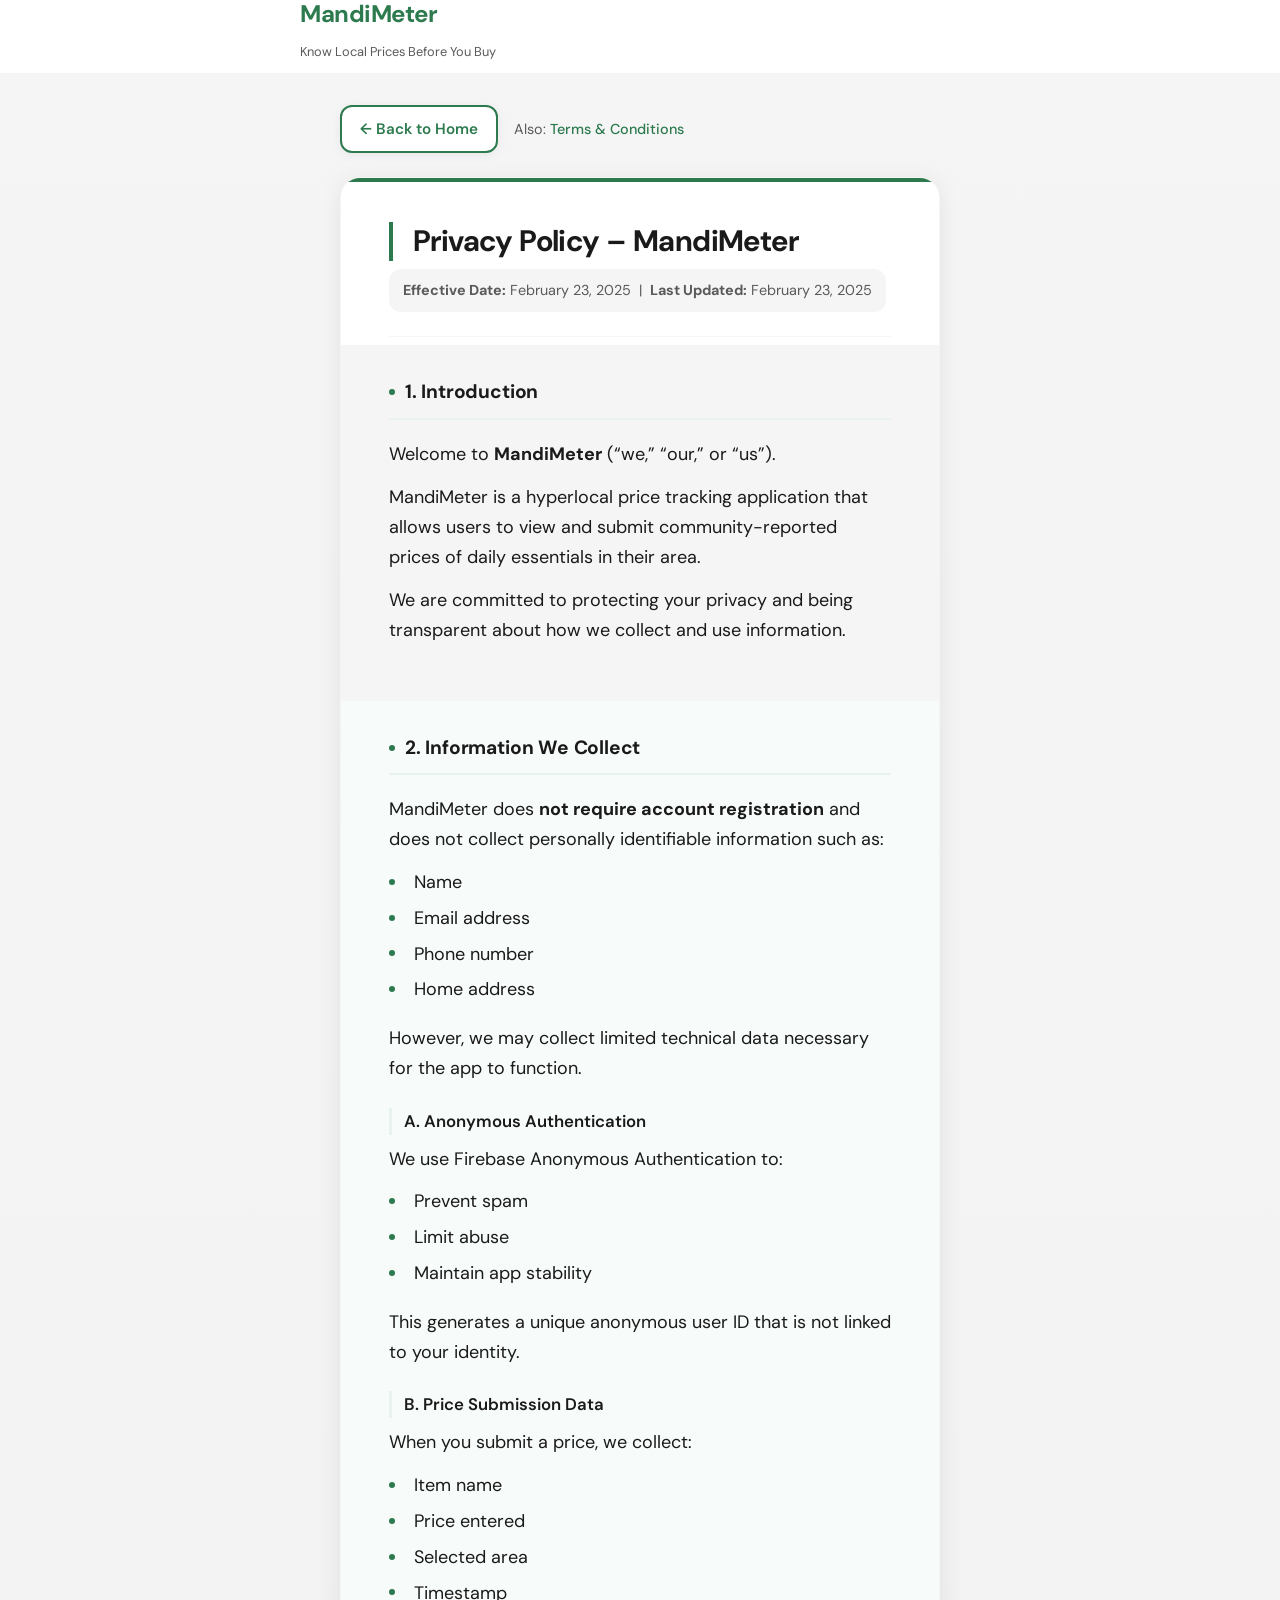
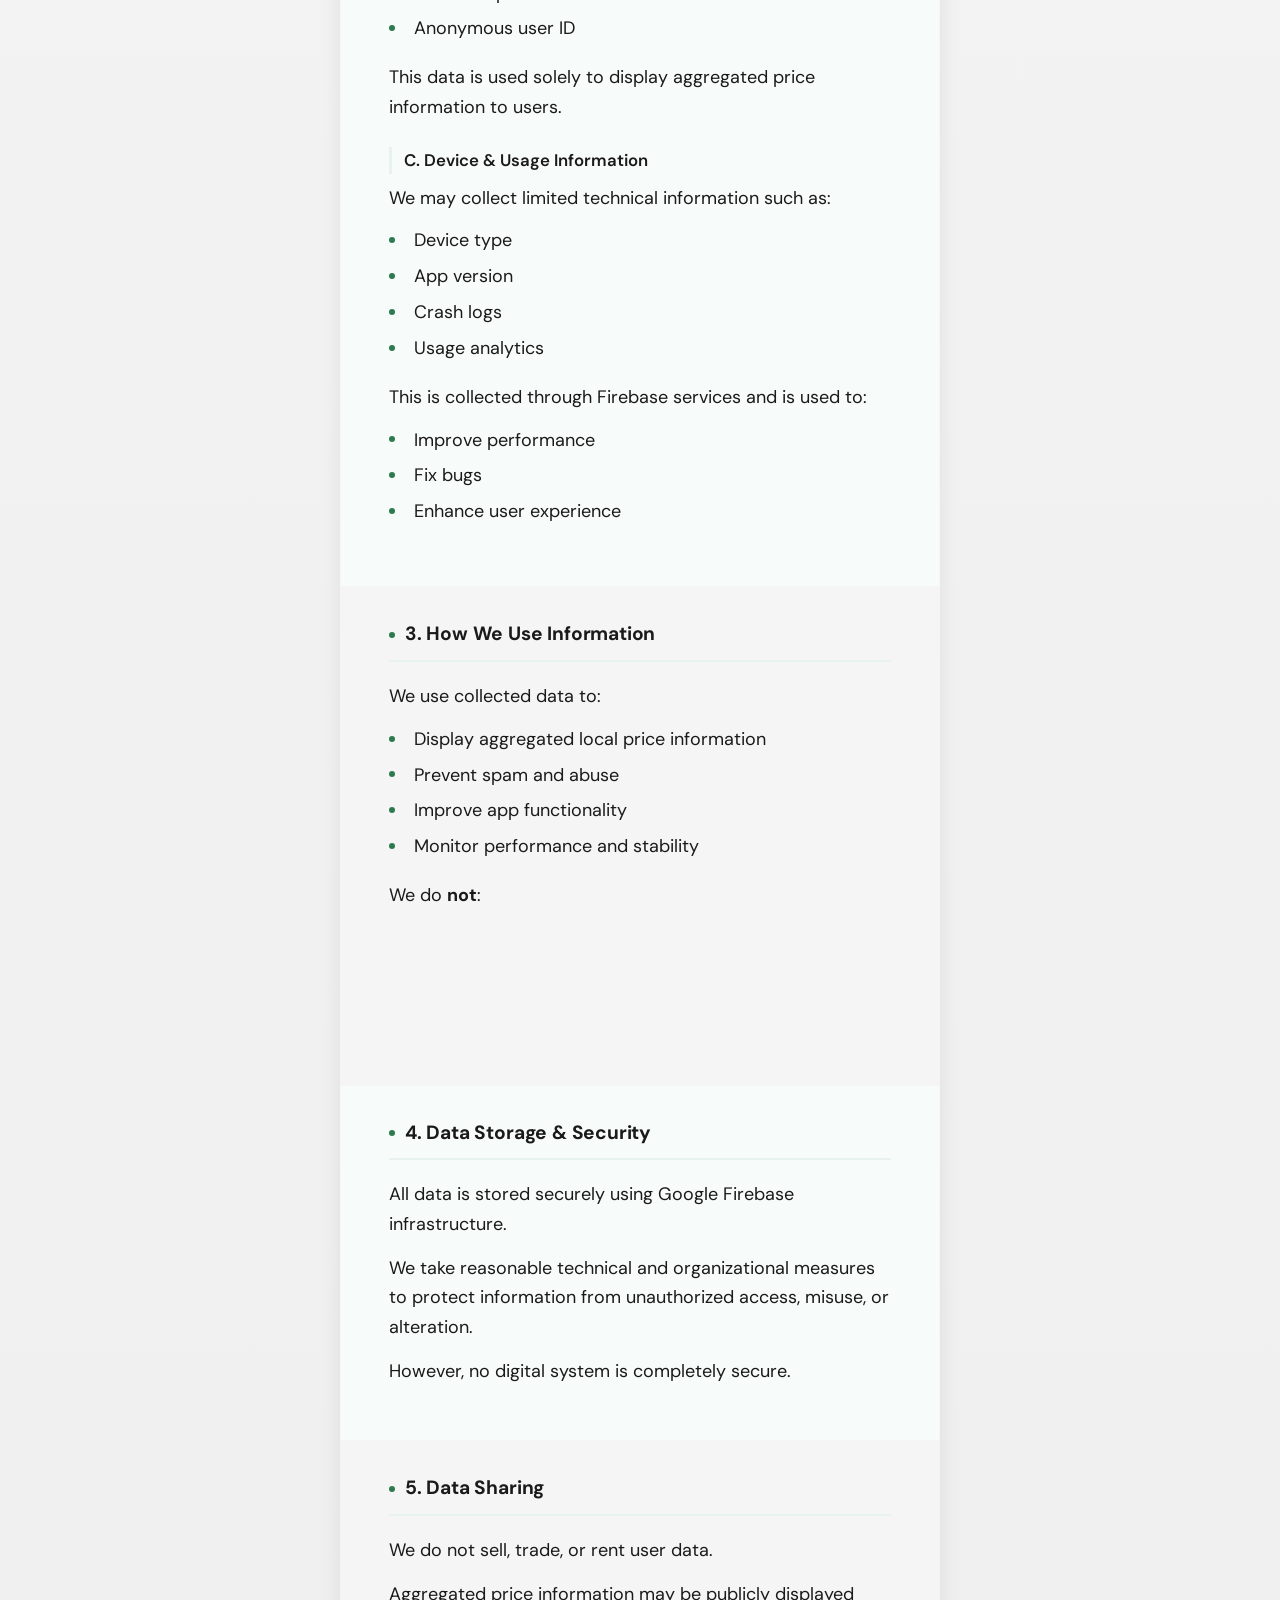
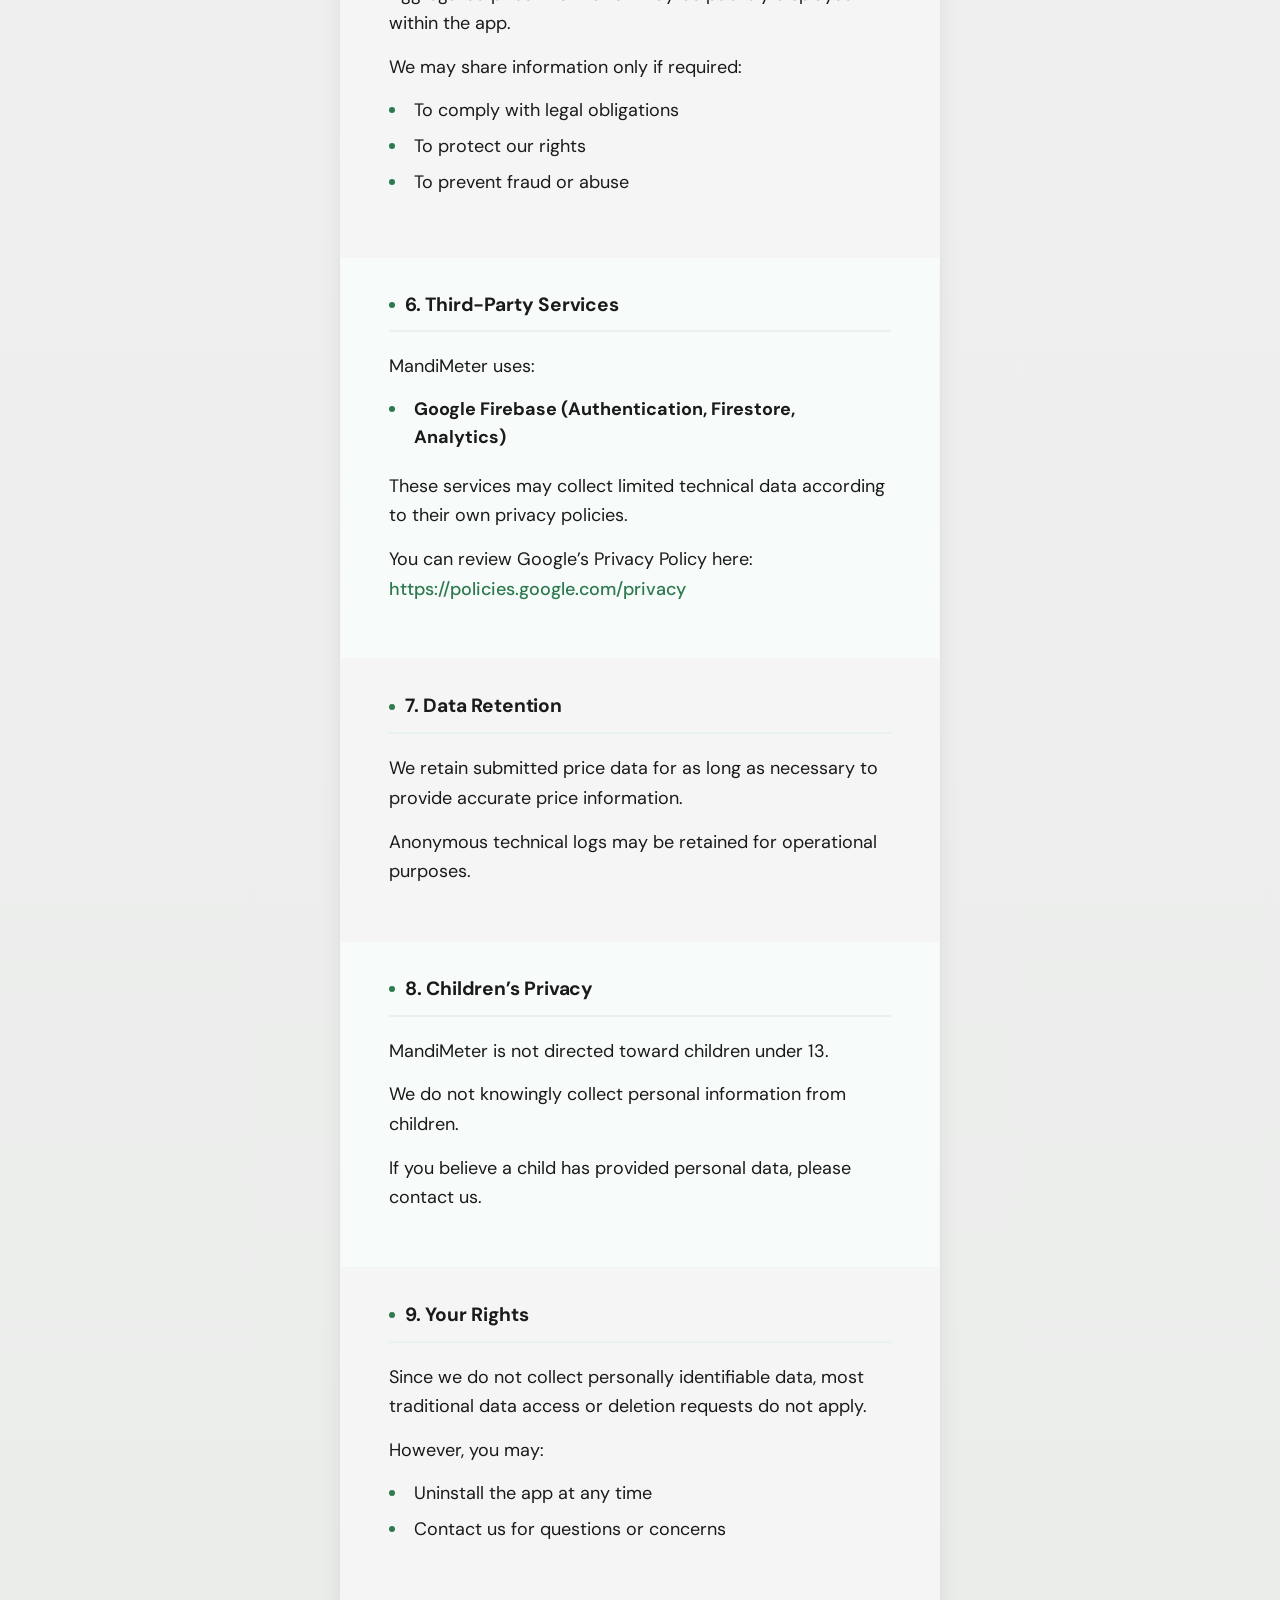
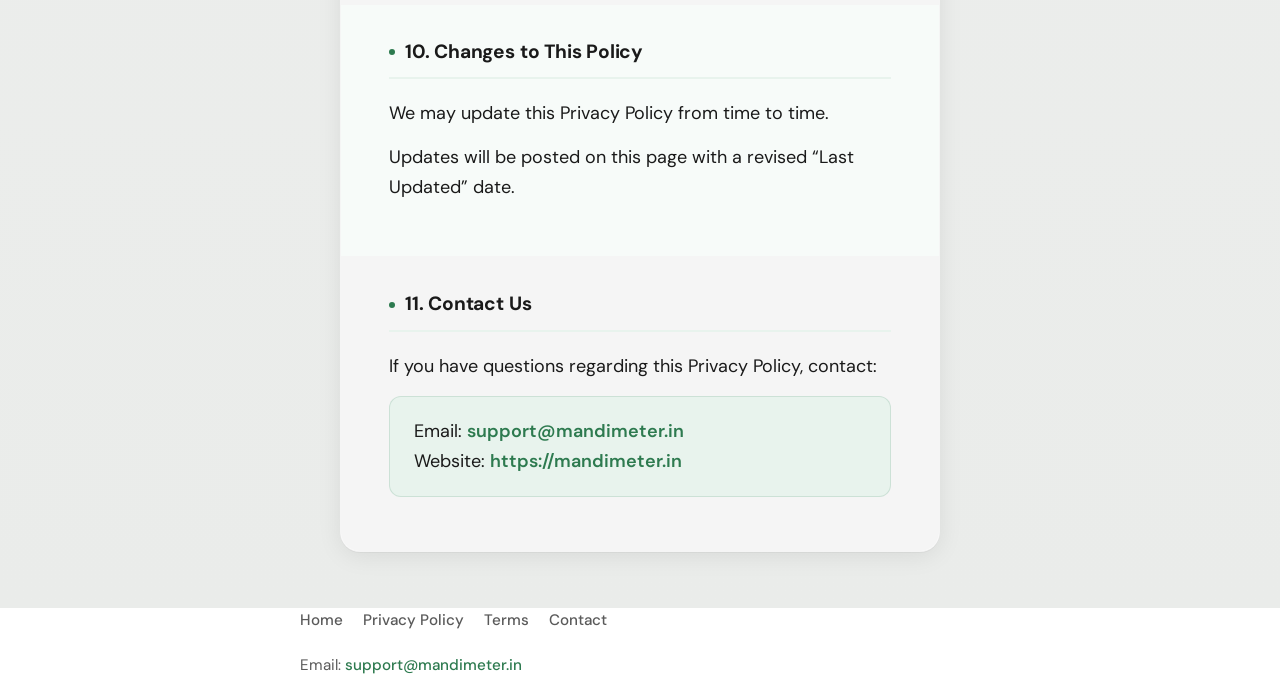
==== commit e5a0f83d: "feat: SEO optimization" ====
--- a/privacy.html
+++ b/privacy.html
@@ -5,10 +5,40 @@
   <meta name="viewport" content="width=device-width, initial-scale=1.0">
   <title>Privacy Policy – MandiMeter</title>
   <meta name="description" content="MandiMeter Privacy Policy. How we collect and use information in our hyperlocal price tracking app.">
+  <link rel="canonical" href="https://mandimeter.com/privacy.html">
+  <meta property="og:type" content="website">
+  <meta property="og:url" content="https://mandimeter.com/privacy.html">
+  <meta property="og:site_name" content="MandiMeter">
+  <meta property="og:title" content="Privacy Policy – MandiMeter">
+  <meta property="og:description" content="MandiMeter Privacy Policy. How we collect and use information in our hyperlocal price tracking app.">
+  <meta property="og:locale" content="en_IN">
+  <script type="application/ld+json">
+  {
+    "@context": "https://schema.org",
+    "@graph": [
+      {
+        "@type": "WebPage",
+        "name": "Privacy Policy – MandiMeter",
+        "description": "How MandiMeter collects and uses information in our hyperlocal price tracking app.",
+        "url": "https://mandimeter.com/privacy.html",
+        "datePublished": "2025-02-23",
+        "dateModified": "2025-02-23",
+        "publisher": { "@id": "https://mandimeter.com/#organization" }
+      },
+      {
+        "@type": "BreadcrumbList",
+        "itemListElement": [
+          { "@type": "ListItem", "position": 1, "name": "Home", "item": "https://mandimeter.com/" },
+          { "@type": "ListItem", "position": 2, "name": "Privacy Policy", "item": "https://mandimeter.com/privacy.html" }
+        ]
+      }
+    ]
+  }
+  </script>
   <link rel="preconnect" href="https://fonts.googleapis.com">
   <link rel="preconnect" href="https://fonts.gstatic.com" crossorigin>
   <link href="https://fonts.googleapis.com/css2?family=DM+Sans:ital,opsz,wght@0,9..40,400;0,9..40,500;0,9..40,600;0,9..40,700;1,9..40,400&display=swap" rel="stylesheet">
-  <link rel="stylesheet" href="styles.css">
+  <link rel="stylesheet" href="css/styles.css">
 </head>
 <body>
   <header>
--- a/css/styles.css
+++ b/css/styles.css
@@ -0,0 +1,1812 @@
+:root {
+  --green: #2d7a4f;
+  --green-light: #e8f3ed;
+  --green-hover: #246b43;
+  --text: #1a1a1a;
+  --text-muted: #5a5a5a;
+  --white: #ffffff;
+  --gray-100: #f5f5f5;
+  --radius: 12px;
+  --radius-lg: 20px;
+  --shadow: 0 2px 12px rgba(0, 0, 0, 0.06);
+  --shadow-md: 0 4px 24px rgba(0, 0, 0, 0.08);
+}
+
+*,
+*::before,
+*::after {
+  box-sizing: border-box;
+}
+
+html {
+  scroll-behavior: smooth;
+}
+
+body {
+  margin: 0;
+  font-family: 'DM Sans', -apple-system, BlinkMacSystemFont, 'Segoe UI', Roboto, sans-serif;
+  font-size: 18px;
+  line-height: 1.6;
+  color: var(--text);
+  background: var(--white);
+}
+
+.sr-only {
+  position: absolute;
+  width: 1px;
+  height: 1px;
+  padding: 0;
+  margin: -1px;
+  overflow: hidden;
+  clip: rect(0, 0, 0, 0);
+  white-space: nowrap;
+  border: 0;
+}
+
+.container {
+  width: 100%;
+  max-width: 720px;
+  margin: 0 auto;
+  padding: 0 20px;
+}
+
+.container--wide {
+  max-width: 900px;
+}
+
+.container--narrow {
+  max-width: 640px;
+}
+
+/* Header / App bar */
+.site-header {
+  padding: 16px 0;
+  border-bottom: 1px solid var(--gray-100);
+  background: var(--white);
+}
+
+.header-inner {
+  display: flex;
+  flex-wrap: wrap;
+  align-items: center;
+  justify-content: space-between;
+  gap: 12px 24px;
+}
+
+.header-brand {
+  display: flex;
+  flex-direction: column;
+  gap: 2px;
+  text-decoration: none;
+  color: inherit;
+  margin-left: -6px;
+}
+
+.header-brand:hover .logo {
+  color: var(--green-hover);
+}
+
+.logo {
+  display: inline-block;
+  font-size: 1.5rem;
+  font-weight: 700;
+  color: var(--green);
+  letter-spacing: -0.02em;
+  line-height: 1.2;
+  text-decoration: none;
+  animation: logo-appear 0.55s ease-out both;
+}
+
+@keyframes logo-appear {
+  from {
+    opacity: 0;
+    transform: translateY(-4px);
+  }
+
+  to {
+    opacity: 1;
+    transform: translateY(0);
+  }
+}
+
+@media (prefers-reduced-motion: reduce) {
+  .logo {
+    animation: none;
+  }
+}
+
+.tagline {
+  font-size: 0.8rem;
+  color: var(--text-muted);
+  line-height: 1.3;
+  font-weight: 400;
+}
+
+.header-nav {
+  display: flex;
+  align-items: center;
+  gap: 20px;
+}
+
+.header-nav a {
+  font-size: 0.9rem;
+  color: var(--text-muted);
+  text-decoration: none;
+  font-weight: 500;
+}
+
+.header-nav a:hover {
+  color: var(--green);
+}
+
+/* Hamburger menu */
+.header-menu-btn {
+  display: none;
+  flex-direction: column;
+  justify-content: center;
+  align-items: center;
+  width: 44px;
+  height: 44px;
+  padding: 0;
+  border: none;
+  background: transparent;
+  cursor: pointer;
+  color: var(--text);
+  border-radius: 8px;
+  transition: background 0.2s ease, color 0.2s ease;
+}
+
+.header-menu-btn:hover {
+  background: var(--gray-100);
+  color: var(--green);
+}
+
+.header-menu-icon,
+.header-menu-icon::before,
+.header-menu-icon::after {
+  display: block;
+  width: 22px;
+  height: 2px;
+  background: currentColor;
+  border-radius: 1px;
+  transition: transform 0.25s ease, opacity 0.2s ease;
+}
+
+.header-menu-icon {
+  position: relative;
+}
+
+.header-menu-icon::before,
+.header-menu-icon::after {
+  content: '';
+  position: absolute;
+  left: 0;
+  top: 0;
+}
+
+.header-menu-icon::before {
+  transform: translateY(-6px);
+}
+
+.header-menu-icon::after {
+  transform: translateY(6px);
+}
+
+.site-header.menu-open .header-menu-icon {
+  background: transparent;
+}
+
+.site-header.menu-open .header-menu-icon::before {
+  transform: translateY(0) rotate(45deg);
+}
+
+.site-header.menu-open .header-menu-icon::after {
+  transform: translateY(0) rotate(-45deg);
+}
+
+@media (max-width: 640px) {
+  .header-menu-btn {
+    display: flex;
+  }
+
+  .header-nav {
+    position: absolute;
+    top: 100%;
+    left: 0;
+    right: 0;
+    flex-direction: column;
+    align-items: stretch;
+    gap: 0;
+    padding: 12px 0;
+    background: var(--white);
+    border-bottom: 1px solid var(--gray-100);
+    box-shadow: 0 8px 24px rgba(0, 0, 0, 0.08);
+    max-height: 0;
+    overflow: hidden;
+    opacity: 0;
+    visibility: hidden;
+    transition: max-height 0.3s ease, opacity 0.2s ease, visibility 0.2s ease;
+  }
+
+  .site-header {
+    position: relative;
+  }
+
+  .site-header.menu-open .header-nav {
+    max-height: 280px;
+    opacity: 1;
+    visibility: visible;
+  }
+
+  .header-nav a {
+    display: block;
+    padding: 14px 24px;
+    font-size: 1rem;
+    border-radius: 0;
+  }
+}
+
+@media (min-width: 641px) {
+  .site-header.menu-open .header-nav {
+    max-height: none;
+    opacity: 1;
+    visibility: visible;
+  }
+}
+
+@media (prefers-reduced-motion: reduce) {
+
+  .header-menu-icon,
+  .header-menu-icon::before,
+  .header-menu-icon::after {
+    transition: none;
+  }
+
+  .header-nav {
+    transition: none;
+  }
+}
+
+/* Buttons */
+.btn {
+  display: inline-flex;
+  align-items: center;
+  justify-content: center;
+  gap: 8px;
+  padding: 14px 24px;
+  font-family: inherit;
+  font-size: 1rem;
+  font-weight: 600;
+  text-decoration: none;
+  border: none;
+  border-radius: var(--radius);
+  cursor: pointer;
+  transition: background 0.2s, transform 0.1s;
+}
+
+.btn:focus-visible {
+  outline: 2px solid var(--green);
+  outline-offset: 2px;
+}
+
+.btn--primary {
+  background: var(--green);
+  color: var(--white);
+}
+
+.btn--primary:hover {
+  background: var(--green-hover);
+}
+
+.btn--secondary {
+  background: var(--white);
+  color: var(--green);
+  border: 2px solid var(--green);
+}
+
+.btn--secondary:hover {
+  background: var(--green-light);
+}
+
+.btn--large {
+  padding: 18px 32px;
+  font-size: 1.1rem;
+}
+
+/* Hero */
+.hero {
+  padding: 56px 0 24px;
+  text-align: center;
+  background: linear-gradient(180deg, var(--white) 0%, var(--gray-100) 100%);
+  overflow: visible;
+}
+
+.hero-badge {
+  display: inline-block;
+  font-size: 0.85rem;
+  font-weight: 600;
+  color: var(--green);
+  background: var(--green-light);
+  padding: 8px 16px;
+  border-radius: 999px;
+  margin: 0 0 20px;
+  letter-spacing: 0.02em;
+}
+
+.hero h1 {
+  font-size: clamp(1.85rem, 5vw, 2.5rem);
+  font-weight: 700;
+  line-height: 1.2;
+  margin: 0 0 20px;
+  color: var(--text);
+  letter-spacing: -0.02em;
+}
+
+.hero .subheadline {
+  font-size: 1.15rem;
+  color: var(--text-muted);
+  max-width: 520px;
+  margin: 0 auto 36px;
+  line-height: 1.6;
+}
+
+.hero-cta {
+  display: flex;
+  flex-wrap: wrap;
+  gap: 14px;
+  justify-content: center;
+  align-items: flex-start;
+  margin-bottom: 48px;
+}
+
+.hero-cta-primary {
+  display: flex;
+  flex-direction: column;
+  align-items: center;
+  gap: 8px;
+}
+
+.hero-cta-note {
+  font-size: 0.85rem;
+  color: var(--text-muted);
+  font-weight: 500;
+}
+
+/* Three phones: middle iPhone-style, side phones tucked in; extends behind next section */
+.mockup-phones-stack {
+  display: flex;
+  flex-direction: row;
+  justify-content: center;
+  align-items: flex-end;
+  gap: -50px;
+  margin: 0 auto -50px;
+  max-width: 90vw;
+  animation: mockup-card-in 0.6s ease-out both;
+  position: relative;
+  z-index: 0;
+}
+
+.mockup-phone-slice {
+  width: 200px;
+  min-height: 299px;
+  border-radius: 18px 18px 10px 10px;
+  box-shadow: 0 16px 40px rgba(0, 0, 0, 0.15), 0 0 0 2px rgba(255, 255, 255, 0.06);
+  flex-shrink: 0;
+  position: relative;
+  background: #1a1a1a;
+  z-index: 0;
+}
+
+.mockup-phone-slice--left {
+  transform: translateY(12px) translateX(18px) scale(0.96);
+}
+
+.mockup-phone-slice--center {
+  transform: translateY(0) scale(1.08);
+  z-index: 2;
+  box-shadow: 0 24px 56px rgba(0, 0, 0, 0.22), 0 0 0 2px rgba(255, 255, 255, 0.1);
+  width: 220px;
+  min-height: 329px;
+  border-radius: 32px 32px 14px 14px;
+  background: #2c2c2e;
+}
+
+.mockup-phone-slice--right {
+  transform: translateY(12px) translateX(-18px) scale(0.96);
+}
+
+@media (max-width: 640px) {
+
+  .mockup-phone-slice--left,
+  .mockup-phone-slice--right {
+    display: none;
+  }
+}
+
+.mockup-phones-stack .mockup-phone {
+  margin: 0;
+  flex-shrink: 0;
+  width: 200px;
+  max-width: none;
+  animation: none;
+  position: relative;
+}
+
+.mockup-phones-stack .mockup-phone-slice--center .mockup-phone {
+  width: 220px;
+}
+
+.mockup-phones-stack .mockup-phone-frame {
+  box-shadow: none;
+}
+
+/* Center = iPhone style: rounded frame */
+.mockup-phones-stack .mockup-phone-slice--center .mockup-phone-frame {
+  border-radius: 30px;
+  padding: 8px;
+  background: #2c2c2e;
+  box-shadow: inset 0 0 0 1px rgba(255, 255, 255, 0.08);
+}
+
+.mockup-phones-stack .mockup-phone-slice--center .mockup-phone-notch {
+  display: none;
+}
+
+.mockup-phones-stack .mockup-phone-slice--center .mockup {
+  border-radius: 24px;
+}
+
+.mockup-phones-stack .mockup-phone-notch {
+  width: 56px;
+  height: 14px;
+  border-radius: 0 0 12px 12px;
+}
+
+.mockup-phone {
+  margin: 0 auto;
+  width: 240px;
+  max-width: 56vw;
+  animation: mockup-card-in 0.6s ease-out both;
+}
+
+.mockup-phone-frame {
+  background: #1a1a1a;
+  border-radius: 28px;
+  padding: 10px;
+  box-shadow: 0 24px 48px rgba(0, 0, 0, 0.15), 0 0 0 2px rgba(255, 255, 255, 0.08);
+  position: relative;
+  aspect-ratio: 9 / 19.2;
+  min-height: 420px;
+}
+
+.mockup-phone-notch {
+  position: absolute;
+  top: 0;
+  left: 50%;
+  transform: translateX(-50%);
+  width: 64px;
+  height: 18px;
+  background: #1a1a1a;
+  border-radius: 0 0 14px 14px;
+  z-index: 1;
+}
+
+.mockup-phone .mockup {
+  background: var(--white);
+  border-radius: 18px;
+  padding: 0;
+  box-shadow: none;
+  max-width: none;
+  margin: 0;
+  border: none;
+  border-radius: 14px;
+  overflow: hidden;
+  animation: none;
+  min-height: 100%;
+  box-sizing: border-box;
+  display: flex;
+  flex-direction: column;
+}
+
+.mockup-phone .mockup::before {
+  display: none;
+}
+
+.mockup-appbar {
+  background: var(--green);
+  color: var(--white);
+  padding: 8px 14px 10px;
+  display: flex;
+  align-items: center;
+  justify-content: space-between;
+  flex-shrink: 0;
+  min-height: 44px;
+  box-sizing: border-box;
+}
+
+.mockup-appbar-brand {
+  display: flex;
+  flex-direction: column;
+  gap: 0;
+  width: 5.2em;
+  min-width: 0;
+  margin-left: -12px;
+}
+
+.mockup-appbar-title {
+  font-size: 0.85rem;
+  font-weight: 700;
+  letter-spacing: -0.02em;
+  line-height: 1.2;
+  white-space: nowrap;
+}
+
+.mockup-appbar-tagline {
+  font-size: 0.3rem;
+  font-weight: 500;
+  opacity: 0.9;
+  line-height: 1.2;
+  min-width: 0;
+  overflow-wrap: break-word;
+  word-break: break-word;
+  letter-spacing: -0.01em;
+}
+
+.mockup-appbar-area {
+  font-size: 0.75rem;
+  font-weight: 500;
+  opacity: 0.95;
+}
+
+.mockup-screen {
+  padding: 14px 14px 16px;
+  flex: 1;
+  display: flex;
+  flex-direction: column;
+  min-height: 0;
+}
+
+.mockup-phone .mockup-title {
+  font-size: 0.8rem;
+  margin-bottom: 4px;
+}
+
+
+.mockup-phone .mockup-list {
+  flex: 1;
+}
+
+.mockup-phone .mockup-list li {
+  padding: 8px 0;
+  font-size: 0.875rem;
+}
+
+.mockup-phone .mockup-list li:last-child {
+  border-bottom: none;
+}
+
+.mockup-phone .mockup-footer {
+  font-size: 0.7rem;
+  margin-top: 10px;
+}
+
+.mockup-phone .mockup-title,
+.mockup-phone .mockup-list li,
+.mockup-phone .mockup-footer {
+  animation: mockup-line-in 0.45s ease-out both;
+}
+
+.mockup-phone .mockup-title {
+  animation-delay: 0.25s;
+}
+
+.mockup-phone .mockup-list li:nth-child(1) {
+  animation-delay: 0.4s;
+}
+
+.mockup-phone .mockup-list li:nth-child(2) {
+  animation-delay: 0.5s;
+}
+
+.mockup-phone .mockup-list li:nth-child(3) {
+  animation-delay: 0.6s;
+}
+
+.mockup-phone .mockup-list li:nth-child(4) {
+  animation-delay: 0.7s;
+}
+
+.mockup-phone .mockup-footer {
+  animation-delay: 0.85s;
+}
+
+.mockup {
+  background: var(--white);
+  border-radius: 24px;
+  padding: 28px 20px;
+  box-shadow: var(--shadow-md), 0 0 0 10px var(--gray-100);
+  max-width: 280px;
+  margin: 0 auto;
+  border: 2px solid rgba(0, 0, 0, 0.06);
+  position: relative;
+  overflow: hidden;
+  animation: mockup-card-in 0.6s ease-out both;
+}
+
+.mockup::before {
+  content: '';
+  position: absolute;
+  top: 0;
+  left: 0;
+  right: 0;
+  height: 4px;
+  background: var(--green);
+}
+
+.mockup-title {
+  font-size: 0.9rem;
+  font-weight: 600;
+  color: var(--green);
+  margin-bottom: 16px;
+  text-align: left;
+  opacity: 0;
+  animation: mockup-line-in 0.45s ease-out 0.2s both;
+}
+
+.mockup-list {
+  list-style: none;
+  padding: 0;
+  margin: 0;
+  text-align: left;
+}
+
+.mockup-list li {
+  display: flex;
+  justify-content: space-between;
+  padding: 12px 0;
+  border-bottom: 1px solid rgba(0, 0, 0, 0.06);
+  font-size: 1rem;
+  opacity: 0;
+  animation: mockup-line-in 0.45s ease-out both;
+}
+
+.mockup-list li:nth-child(1) {
+  animation-delay: 0.35s;
+}
+
+.mockup-list li:nth-child(2) {
+  animation-delay: 0.45s;
+}
+
+.mockup-list li:nth-child(3) {
+  animation-delay: 0.55s;
+}
+
+.mockup-list li:last-child {
+  border-bottom: none;
+}
+
+.mockup-item-right {
+  display: inline-flex;
+  flex-direction: column;
+  align-items: flex-end;
+  gap: 2px;
+}
+
+.mockup-list .price {
+  font-weight: 600;
+  color: var(--green);
+}
+
+.mockup-item-reports {
+  display: inline-flex;
+  align-items: center;
+  gap: 2px;
+  font-size: 0.42rem;
+  color: var(--text-muted);
+  font-weight: 500;
+  line-height: 1.2;
+  letter-spacing: 0.01em;
+}
+
+/* People/group icon – “reported by X users” (plural) */
+.mockup-icon-person {
+  flex-shrink: 0;
+  width: 6px;
+  height: 6px;
+  background: currentColor;
+  mask-image: url("data:image/svg+xml,%3Csvg xmlns='http://www.w3.org/2000/svg' viewBox='0 0 24 24' fill='none' stroke='black' stroke-width='2' stroke-linecap='round' stroke-linejoin='round'%3E%3Cpath d='M17 21v-2a4 4 0 0 0-4-4H5a4 4 0 0 0-4 4v2'/%3E%3Ccircle cx='9' cy='7' r='4'/%3E%3Cpath d='M23 21v-2a4 4 0 0 0-3-3.87'/%3E%3Cpath d='M16 3.13a4 4 0 0 1 0 7.75'/%3E%3C/svg%3E");
+  mask-size: contain;
+  mask-repeat: no-repeat;
+  mask-position: center;
+  -webkit-mask-image: url("data:image/svg+xml,%3Csvg xmlns='http://www.w3.org/2000/svg' viewBox='0 0 24 24' fill='none' stroke='black' stroke-width='2' stroke-linecap='round' stroke-linejoin='round'%3E%3Cpath d='M17 21v-2a4 4 0 0 0-4-4H5a4 4 0 0 0-4 4v2'/%3E%3Ccircle cx='9' cy='7' r='4'/%3E%3Cpath d='M23 21v-2a4 4 0 0 0-3-3.87'/%3E%3Cpath d='M16 3.13a4 4 0 0 1 0 7.75'/%3E%3C/svg%3E");
+  -webkit-mask-size: contain;
+  -webkit-mask-repeat: no-repeat;
+  -webkit-mask-position: center;
+  opacity: 0.8;
+}
+
+.mockup-footer {
+  font-size: 0.8rem;
+  color: var(--text-muted);
+  margin-top: 16px;
+  text-align: left;
+  opacity: 0;
+  animation: mockup-line-in 0.45s ease-out 0.7s both;
+}
+
+@keyframes mockup-card-in {
+  from {
+    opacity: 0;
+    transform: translateY(20px) scale(0.97);
+  }
+
+  to {
+    opacity: 1;
+    transform: translateY(0) scale(1);
+  }
+}
+
+@keyframes mockup-line-in {
+  from {
+    opacity: 0;
+    transform: translateX(-10px);
+  }
+
+  to {
+    opacity: 1;
+    transform: translateX(0);
+  }
+}
+
+@media (prefers-reduced-motion: reduce) {
+
+  .mockup,
+  .mockup-phone,
+  .mockup-phones-stack,
+  .mockup-title,
+  .mockup-list li,
+  .mockup-footer {
+    animation: none;
+    opacity: 1;
+    transform: none;
+  }
+}
+
+/* Social proof – editorial card + rotating quotes */
+.social-proof {
+  padding: 40px 0 48px;
+}
+
+.social-proof-heading {
+  font-size: clamp(1.1rem, 2.5vw, 1.25rem);
+  font-weight: 600;
+  color: var(--text-muted);
+  text-transform: uppercase;
+  letter-spacing: 0.08em;
+  margin: 0 0 20px;
+  text-align: center;
+}
+
+.social-proof-card {
+  max-width: 520px;
+  margin: 0 auto;
+  background: var(--white);
+  border-radius: var(--radius-lg);
+  box-shadow: 0 4px 24px rgba(0, 0, 0, 0.06), 0 0 0 1px rgba(0, 0, 0, 0.04);
+  overflow: hidden;
+  position: relative;
+}
+
+.social-proof-card::before {
+  content: '';
+  position: absolute;
+  top: 0;
+  left: 0;
+  right: 0;
+  height: 4px;
+  background: linear-gradient(90deg, var(--green) 0%, var(--green-light) 100%);
+}
+
+.social-proof-quotes {
+  display: flex;
+  flex-direction: column;
+  min-width: 0;
+}
+
+.social-proof-rotator {
+  position: relative;
+  min-height: 100px;
+  padding: 28px 28px 12px;
+}
+
+.social-proof-rotator-inner {
+  position: relative;
+  min-height: 72px;
+}
+
+.social-proof-rotator .social-proof-item {
+  position: absolute;
+  top: 0;
+  left: 0;
+  right: 0;
+  margin: 0;
+  padding: 0;
+  opacity: 0;
+  visibility: hidden;
+  transform: translateY(14px);
+  transition: opacity 0.4s ease, visibility 0.4s ease, transform 0.4s ease;
+  background: none;
+  border: none;
+  border-radius: 0;
+  box-shadow: none;
+}
+
+.social-proof-rotator .social-proof-item.is-visible {
+  position: relative;
+  opacity: 1;
+  visibility: visible;
+  transform: translateY(0);
+}
+
+@media (prefers-reduced-motion: reduce) {
+  .social-proof-rotator .social-proof-item {
+    transition: opacity 0.2s ease, visibility 0.2s ease;
+    transform: none;
+  }
+}
+
+.social-proof-quote-mark {
+  display: block;
+  font-size: 3rem;
+  line-height: 1;
+  color: var(--green);
+  opacity: 0.35;
+  font-family: Georgia, serif;
+  margin-bottom: -8px;
+}
+
+.social-proof-text {
+  font-size: 1.2rem;
+  font-weight: 500;
+  color: var(--text);
+  line-height: 1.5;
+  margin: 0 0 12px;
+}
+
+.social-proof-author {
+  font-size: 0.85rem;
+  color: var(--text-muted);
+  margin: 0;
+  font-weight: 500;
+}
+
+.social-proof-footer {
+  padding: 0 28px 20px;
+}
+
+.social-proof-indicators {
+  display: flex;
+  align-items: center;
+  justify-content: center;
+  gap: 12px;
+  flex-wrap: wrap;
+}
+
+.social-proof-dot {
+  width: 6px;
+  height: 6px;
+  border-radius: 50%;
+  background: var(--text-muted);
+  opacity: 0.35;
+  transition: opacity 0.25s ease, background 0.25s ease, transform 0.25s ease;
+}
+
+.social-proof-dot.is-active {
+  background: var(--green);
+  opacity: 1;
+  transform: scale(1.25);
+}
+
+.social-proof-join-wrap {
+  display: flex;
+  align-items: center;
+  justify-content: center;
+  gap: 10px;
+  padding: 16px 24px;
+  background: linear-gradient(180deg, var(--green-light) 0%, rgba(232, 243, 237, 0.5) 100%);
+  border-top: 1px solid rgba(45, 122, 79, 0.12);
+}
+
+.social-proof-join-icon {
+  flex-shrink: 0;
+  color: var(--green);
+  opacity: 0.9;
+}
+
+.social-proof-join {
+  margin: 0;
+  font-size: 0.95rem;
+  color: var(--text);
+  line-height: 1.4;
+}
+
+.social-proof-join strong {
+  color: var(--green);
+  font-weight: 700;
+}
+
+/* Sections */
+section {
+  padding: 56px 0;
+}
+
+section:nth-child(even) {
+  background: var(--gray-100);
+}
+
+.section-title,
+.trust h2,
+.launch h2,
+.faq h2 {
+  font-size: clamp(1.45rem, 4vw, 1.8rem);
+  font-weight: 700;
+  margin: 0 0 24px;
+  color: var(--text);
+  letter-spacing: -0.02em;
+  display: flex;
+  align-items: center;
+  gap: 12px;
+}
+
+.trust h2::before,
+.launch h2::before,
+.faq h2::before {
+  content: '';
+  width: 8px;
+  height: 8px;
+  background: var(--green);
+  border-radius: 50%;
+  flex-shrink: 0;
+}
+
+.section-intro {
+  color: var(--text-muted);
+  margin-bottom: 32px;
+  max-width: 560px;
+  line-height: 1.65;
+}
+
+/* Why People Overpay – single card with list */
+.problem {
+  position: relative;
+  z-index: 1;
+  margin-top: -50px;
+  padding-top: 106px;
+}
+
+.problem-card {
+  max-width: 560px;
+  margin: 0 auto;
+  padding: 32px 28px 28px;
+  background: var(--white);
+  border-radius: var(--radius-lg);
+  box-shadow: 0 4px 24px rgba(0, 0, 0, 0.06), 0 0 0 1px rgba(0, 0, 0, 0.04);
+  position: relative;
+  overflow: hidden;
+}
+
+.problem-card::before {
+  content: '';
+  position: absolute;
+  top: 0;
+  left: 0;
+  right: 0;
+  height: 4px;
+  background: linear-gradient(90deg, var(--green) 0%, var(--green-light) 100%);
+}
+
+.problem-card h2 {
+  font-size: clamp(1.35rem, 3.5vw, 1.65rem);
+  font-weight: 700;
+  margin: 0 0 10px;
+  color: var(--text);
+  letter-spacing: -0.02em;
+}
+
+.problem-intro {
+  font-size: 1rem;
+  color: var(--text-muted);
+  margin: 0 0 24px;
+  line-height: 1.55;
+}
+
+.problem-list {
+  list-style: none;
+  padding: 0;
+  margin: 0 0 24px;
+  border-top: 1px solid rgba(0, 0, 0, 0.06);
+  padding-top: 20px;
+}
+
+.problem-list li {
+  display: flex;
+  align-items: center;
+  gap: 14px;
+  padding: 10px 0;
+  font-size: 1rem;
+  font-weight: 500;
+  color: var(--text);
+  line-height: 1.4;
+}
+
+.problem-list li + li {
+  border-top: 1px solid rgba(0, 0, 0, 0.05);
+}
+
+.problem-list-icon {
+  flex-shrink: 0;
+  width: 32px;
+  height: 32px;
+  background: var(--green-light);
+  border-radius: 8px;
+  display: flex;
+  align-items: center;
+  justify-content: center;
+  color: var(--green);
+}
+
+.problem-list-icon svg {
+  display: block;
+}
+
+.problem-closing {
+  margin: 0;
+  padding: 16px 20px;
+  background: var(--green-light);
+  border-radius: var(--radius);
+  font-size: 1rem;
+  font-weight: 600;
+  color: var(--text);
+  line-height: 1.5;
+}
+
+/* How It Works – redesign with numbered steps + connector */
+.how-it-works h2 {
+  font-size: clamp(1.45rem, 4vw, 1.8rem);
+  font-weight: 700;
+  margin: 0 0 8px;
+  color: var(--text);
+  letter-spacing: -0.02em;
+}
+
+.how-header {
+  margin-bottom: 36px;
+}
+
+.how-intro {
+  font-size: 1.05rem;
+  color: var(--text-muted);
+  margin: 0;
+  line-height: 1.5;
+}
+
+.steps {
+  display: grid;
+  grid-template-columns: 1fr;
+  gap: 20px 0;
+  margin-top: 0;
+}
+
+@media (min-width: 640px) {
+  .steps {
+    grid-template-columns: 1fr auto 1fr auto 1fr;
+    align-items: stretch;
+    gap: 0 8px;
+  }
+}
+
+.step {
+  display: flex;
+  flex-direction: column;
+  align-items: center;
+  text-align: center;
+  padding: 28px 20px;
+  background: var(--white);
+  border-radius: var(--radius-lg);
+  box-shadow: 0 2px 16px rgba(0, 0, 0, 0.05);
+  border: 1px solid rgba(0, 0, 0, 0.05);
+  transition: box-shadow 0.25s ease, transform 0.2s ease;
+  position: relative;
+}
+
+.step:hover {
+  box-shadow: 0 8px 28px rgba(0, 0, 0, 0.08);
+  transform: translateY(-2px);
+}
+
+.step-num {
+  position: absolute;
+  top: 14px;
+  left: 14px;
+  width: 28px;
+  height: 28px;
+  border-radius: 50%;
+  background: var(--green);
+  color: var(--white);
+  font-size: 0.9rem;
+  font-weight: 700;
+  display: flex;
+  align-items: center;
+  justify-content: center;
+  line-height: 1;
+}
+
+.step-icon {
+  width: 52px;
+  height: 52px;
+  margin: 20px 0 16px;
+  background: var(--green-light);
+  border-radius: 16px;
+  display: flex;
+  align-items: center;
+  justify-content: center;
+  color: var(--green);
+}
+
+.step-icon svg {
+  flex-shrink: 0;
+}
+
+.step-body {
+  flex: 1;
+}
+
+.step h3 {
+  font-size: 1.05rem;
+  font-weight: 600;
+  margin: 0 0 8px;
+  color: var(--text);
+}
+
+.step p {
+  font-size: 0.9rem;
+  color: var(--text-muted);
+  margin: 0;
+  line-height: 1.45;
+}
+
+.step-connector {
+  display: none;
+  width: 24px;
+  align-self: center;
+  border-top: 2px dashed rgba(45, 122, 79, 0.35);
+}
+
+@media (min-width: 640px) {
+  .step-connector {
+    display: block;
+  }
+}
+
+/* Features – redesign with accent bar */
+.features-section h2 {
+  font-size: clamp(1.45rem, 4vw, 1.8rem);
+  font-weight: 700;
+  margin: 0 0 8px;
+  color: var(--text);
+  letter-spacing: -0.02em;
+}
+
+.features-header {
+  margin-bottom: 32px;
+}
+
+.features-intro {
+  font-size: 1.05rem;
+  color: var(--text-muted);
+  margin: 0;
+  line-height: 1.5;
+}
+
+.features-grid {
+  display: grid;
+  grid-template-columns: 1fr;
+  gap: 20px;
+  margin-top: 0;
+}
+
+@media (min-width: 500px) {
+  .features-grid {
+    grid-template-columns: repeat(2, 1fr);
+  }
+}
+
+.feature {
+  position: relative;
+  background: var(--white);
+  padding: 24px 24px 24px 28px;
+  border-radius: var(--radius-lg);
+  box-shadow: 0 2px 16px rgba(0, 0, 0, 0.05);
+  border: 1px solid rgba(0, 0, 0, 0.05);
+  transition: box-shadow 0.25s ease, border-color 0.2s ease;
+  overflow: hidden;
+}
+
+.feature:hover {
+  box-shadow: 0 8px 28px rgba(0, 0, 0, 0.08);
+  border-color: rgba(45, 122, 79, 0.12);
+}
+
+.feature-accent {
+  position: absolute;
+  top: 0;
+  left: 0;
+  width: 4px;
+  height: 100%;
+  background: linear-gradient(180deg, var(--green) 0%, var(--green-light) 100%);
+  opacity: 0.9;
+}
+
+.feature--highlight .feature-accent {
+  width: 5px;
+  opacity: 1;
+}
+
+.feature-icon {
+  width: 44px;
+  height: 44px;
+  background: var(--green-light);
+  border-radius: 12px;
+  display: flex;
+  align-items: center;
+  justify-content: center;
+  margin-bottom: 16px;
+  color: var(--green);
+}
+
+.feature h3 {
+  font-size: 1.1rem;
+  font-weight: 600;
+  margin: 0 0 6px;
+  color: var(--text);
+}
+
+.feature p {
+  font-size: 0.95rem;
+  color: var(--text-muted);
+  margin: 0;
+  line-height: 1.5;
+}
+
+/* Trust */
+.trust-card {
+  background: var(--white);
+  border-radius: var(--radius-lg);
+  padding: 40px 32px;
+  box-shadow: var(--shadow);
+  border: 1px solid rgba(0, 0, 0, 0.04);
+  border-left: 4px solid var(--green);
+}
+
+.trust .trust-card h2 {
+  margin-top: 0;
+}
+
+.trust .section-intro {
+  margin-bottom: 16px;
+}
+
+.trust .disclaimer {
+  font-size: 0.9rem;
+  color: var(--text-muted);
+  font-style: italic;
+  margin: 24px 0 0;
+}
+
+/* Launch city */
+.launch-cta {
+  margin-top: 24px;
+}
+
+/* FAQ */
+.faq-list {
+  margin: 0;
+  padding: 0;
+  list-style: none;
+}
+
+.faq-item {
+  border-bottom: 1px solid var(--gray-100);
+  padding-left: 0;
+}
+
+.faq-item:first-child {
+  border-top: 1px solid var(--gray-100);
+}
+
+.faq-q {
+  font-size: 1.08rem;
+  font-weight: 600;
+  margin: 0;
+  padding: 22px 0 8px 20px;
+  position: relative;
+  border-left: 3px solid transparent;
+  transition: border-color 0.2s;
+}
+
+.faq-item:hover .faq-q {
+  border-left-color: var(--green-light);
+}
+
+.faq-q::before {
+  content: '';
+  position: absolute;
+  left: 8px;
+  top: 28px;
+  width: 6px;
+  height: 6px;
+  background: var(--green);
+  border-radius: 50%;
+}
+
+.faq-a {
+  font-size: 1rem;
+  color: var(--text-muted);
+  margin: 0;
+  padding: 0 0 22px 20px;
+  line-height: 1.6;
+}
+
+/* Final CTA */
+.final-cta {
+  text-align: center;
+  padding: 72px 0;
+  background: linear-gradient(180deg, var(--green-light) 0%, rgba(232, 243, 237, 0.5) 100%);
+}
+
+.final-cta-inner {
+  max-width: 480px;
+  margin: 0 auto;
+}
+
+.final-cta h2 {
+  font-size: clamp(1.5rem, 4vw, 1.85rem);
+  margin: 0 0 28px;
+  letter-spacing: -0.02em;
+}
+
+.final-cta .subtext {
+  font-size: 0.95rem;
+  color: var(--text-muted);
+  margin-top: 20px;
+}
+
+/* Footer */
+.site-footer {
+  padding: 40px 0 36px;
+  border-top: 1px solid rgba(0, 0, 0, 0.06);
+  background: var(--gray-100);
+}
+
+.footer-brand {
+  margin-bottom: 24px;
+}
+
+.footer-logo {
+  font-size: 1.25rem;
+  font-weight: 700;
+  color: var(--green);
+  text-decoration: none;
+  display: inline-block;
+  margin-bottom: 4px;
+}
+
+.footer-logo:hover {
+  color: var(--green-hover);
+}
+
+.footer-tagline {
+  font-size: 0.85rem;
+  color: var(--text-muted);
+  margin: 0;
+}
+
+.footer-links {
+  display: flex;
+  flex-wrap: wrap;
+  gap: 20px;
+  margin-bottom: 20px;
+}
+
+.footer-links a {
+  color: var(--text-muted);
+  text-decoration: none;
+  font-size: 0.95rem;
+  font-weight: 500;
+}
+
+.footer-links a:hover {
+  color: var(--green);
+}
+
+.footer-email {
+  font-size: 0.95rem;
+  color: var(--text-muted);
+  margin: 0;
+}
+
+.footer-email a {
+  color: var(--green);
+  text-decoration: none;
+  font-weight: 500;
+}
+
+.footer-email a:hover {
+  text-decoration: underline;
+}
+
+/* Policy / Legal pages (shared: privacy & terms) */
+.policy-page {
+  padding: 32px 0 56px;
+  background: linear-gradient(180deg, var(--gray-100) 0%, #eaecea 100%);
+  min-height: 60vh;
+}
+
+.policy-page .policy-inner {
+  background: var(--white);
+  border-radius: var(--radius-lg);
+  box-shadow: var(--shadow-md), 0 1px 0 0 rgba(0, 0, 0, 0.04);
+  padding: 0;
+  margin: 0 auto;
+  overflow: hidden;
+  border: 1px solid rgba(0, 0, 0, 0.04);
+}
+
+.policy-page .policy-inner::before {
+  content: '';
+  display: block;
+  height: 4px;
+  background: var(--green);
+}
+
+.policy-page .policy-inner>.policy-title,
+.policy-page .policy-inner>.policy-meta,
+.policy-page .policy-inner>.policy-divider {
+  margin-left: 24px;
+  margin-right: 24px;
+}
+
+.policy-page .policy-inner>.policy-title {
+  margin-top: 32px;
+  margin-bottom: 8px;
+  padding-left: 16px;
+  border-left: 4px solid var(--green);
+}
+
+.policy-page .policy-inner>.policy-meta {
+  margin-bottom: 24px;
+}
+
+.policy-page .policy-inner>.policy-divider {
+  margin-bottom: 8px;
+}
+
+.policy-page .policy-inner>.policy-section {
+  margin-left: 0;
+  margin-right: 0;
+  padding: 28px 24px 32px;
+  margin-bottom: 0;
+  border-bottom: 1px solid var(--gray-100);
+}
+
+.policy-page .policy-inner>.policy-section:last-child {
+  border-bottom: none;
+}
+
+.policy-page .policy-inner>.policy-section:nth-of-type(even) {
+  background: rgba(232, 243, 237, 0.35);
+}
+
+@media (min-width: 680px) {
+
+  .policy-page .policy-inner>.policy-title,
+  .policy-page .policy-inner>.policy-meta,
+  .policy-page .policy-inner>.policy-divider {
+    margin-left: 48px;
+    margin-right: 48px;
+  }
+
+  .policy-page .policy-inner>.policy-title {
+    margin-top: 40px;
+    padding-left: 20px;
+  }
+
+  .policy-page .policy-inner>.policy-section {
+    padding: 32px 48px 40px;
+  }
+}
+
+.policy-nav {
+  display: flex;
+  flex-wrap: wrap;
+  align-items: center;
+  gap: 16px;
+  margin-bottom: 24px;
+}
+
+.policy-back {
+  margin: 0;
+  font-size: 0.95rem;
+}
+
+.policy-back a {
+  display: inline-flex;
+  align-items: center;
+  gap: 6px;
+  padding: 10px 18px;
+  background: var(--white);
+  color: var(--green);
+  text-decoration: none;
+  font-weight: 600;
+  border-radius: var(--radius);
+  border: 2px solid var(--green);
+  box-shadow: var(--shadow);
+  transition: background 0.2s, box-shadow 0.2s;
+}
+
+.policy-back a:hover {
+  background: var(--green-light);
+  box-shadow: 0 2px 8px rgba(45, 122, 79, 0.15);
+}
+
+.policy-cross-links {
+  font-size: 0.9rem;
+  color: var(--text-muted);
+}
+
+.policy-cross-links a {
+  color: var(--green);
+  text-decoration: none;
+  font-weight: 500;
+}
+
+.policy-cross-links a:hover {
+  text-decoration: underline;
+}
+
+.policy-title {
+  font-size: clamp(1.5rem, 4vw, 1.85rem);
+  font-weight: 700;
+  margin: 0;
+  color: var(--text);
+  line-height: 1.3;
+  letter-spacing: -0.02em;
+}
+
+.policy-meta {
+  font-size: 0.9rem;
+  color: var(--text-muted);
+  margin: 0;
+  padding: 10px 14px;
+  background: var(--gray-100);
+  border-radius: var(--radius);
+  display: inline-block;
+}
+
+.policy-divider {
+  border: none;
+  border-top: 1px solid var(--gray-100);
+  margin: 0;
+}
+
+.policy-section {
+  margin-bottom: 0;
+}
+
+.policy-section:last-child {
+  margin-bottom: 0;
+}
+
+.policy-section h2 {
+  font-size: 1.2rem;
+  font-weight: 700;
+  margin: 0 0 20px;
+  color: var(--text);
+  padding-bottom: 10px;
+  border-bottom: 2px solid var(--green-light);
+  letter-spacing: -0.01em;
+  display: flex;
+  align-items: center;
+  gap: 10px;
+}
+
+.policy-section h2::before {
+  content: '';
+  width: 6px;
+  height: 6px;
+  background: var(--green);
+  border-radius: 50%;
+  flex-shrink: 0;
+}
+
+.policy-section h3 {
+  font-size: 1.05rem;
+  font-weight: 600;
+  margin: 24px 0 10px;
+  color: var(--text);
+  padding-left: 12px;
+  border-left: 3px solid var(--green-light);
+}
+
+.policy-section p {
+  margin: 0 0 14px;
+  color: var(--text);
+  line-height: 1.65;
+}
+
+.policy-section p+p {
+  margin-top: 14px;
+}
+
+.policy-section ul {
+  margin: 14px 0 20px;
+  padding-left: 0;
+  list-style: none;
+}
+
+.policy-section ul li {
+  margin-bottom: 8px;
+  padding-left: 1.4em;
+  position: relative;
+  line-height: 1.55;
+}
+
+.policy-section ul li::before {
+  content: '';
+  position: absolute;
+  left: 0;
+  top: 0.55em;
+  width: 6px;
+  height: 6px;
+  background: var(--green);
+  border-radius: 50%;
+}
+
+.policy-section a {
+  color: var(--green);
+  text-decoration: none;
+  font-weight: 500;
+}
+
+.policy-section a:hover {
+  text-decoration: underline;
+}
+
+.policy-contact {
+  margin-top: 16px;
+  padding: 20px 24px;
+  background: var(--green-light);
+  border-radius: var(--radius);
+  border: 1px solid rgba(45, 122, 79, 0.15);
+}
+
+.policy-contact a {
+  color: var(--green);
+  text-decoration: none;
+  font-weight: 600;
+}
+
+.policy-contact a:hover {
+  text-decoration: underline;
+}
+
+/* Coming soon overlay */
+.coming-soon-overlay {
+  position: fixed;
+  inset: 0;
+  z-index: 1000;
+  display: flex;
+  align-items: center;
+  justify-content: center;
+  padding: 20px;
+  visibility: hidden;
+  opacity: 0;
+  transition: visibility 0.25s, opacity 0.25s ease-out;
+}
+
+.coming-soon-overlay.is-open {
+  visibility: visible;
+  opacity: 1;
+}
+
+.coming-soon-backdrop {
+  position: absolute;
+  inset: 0;
+  background: rgba(0, 0, 0, 0.4);
+  cursor: pointer;
+}
+
+.coming-soon-card {
+  position: relative;
+  background: var(--white);
+  border-radius: var(--radius-lg);
+  padding: 40px 32px;
+  max-width: 400px;
+  width: 100%;
+  box-shadow: var(--shadow-md), 0 24px 48px rgba(0, 0, 0, 0.12);
+  text-align: center;
+  transform: scale(0.96);
+  transition: transform 0.25s ease-out;
+}
+
+.coming-soon-overlay.is-open .coming-soon-card {
+  transform: scale(1);
+}
+
+.coming-soon-close {
+  position: absolute;
+  top: 16px;
+  right: 16px;
+  width: 36px;
+  height: 36px;
+  padding: 0;
+  border: none;
+  background: transparent;
+  font-size: 1.5rem;
+  line-height: 1;
+  color: var(--text-muted);
+  cursor: pointer;
+  border-radius: var(--radius);
+  transition: color 0.2s, background 0.2s;
+}
+
+.coming-soon-close:hover {
+  color: var(--text);
+  background: var(--gray-100);
+}
+
+.coming-soon-badge {
+  display: inline-block;
+  font-size: 0.8rem;
+  font-weight: 600;
+  color: var(--green);
+  background: var(--green-light);
+  padding: 6px 14px;
+  border-radius: 999px;
+  margin: 0 0 20px;
+}
+
+.coming-soon-title {
+  font-size: 1.5rem;
+  font-weight: 700;
+  margin: 0 0 16px;
+  color: var(--text);
+  letter-spacing: -0.02em;
+}
+
+.coming-soon-text {
+  font-size: 1rem;
+  color: var(--text-muted);
+  line-height: 1.6;
+  margin: 0 0 12px;
+}
+
+.coming-soon-cta {
+  font-size: 0.95rem;
+  color: var(--text);
+  font-weight: 500;
+  margin: 0 0 28px;
+}
+
+.coming-soon-card .btn {
+  width: 100%;
+}
+
+@media (prefers-reduced-motion: reduce) {
+
+  .coming-soon-overlay,
+  .coming-soon-card {
+    transition: none;
+  }
+}
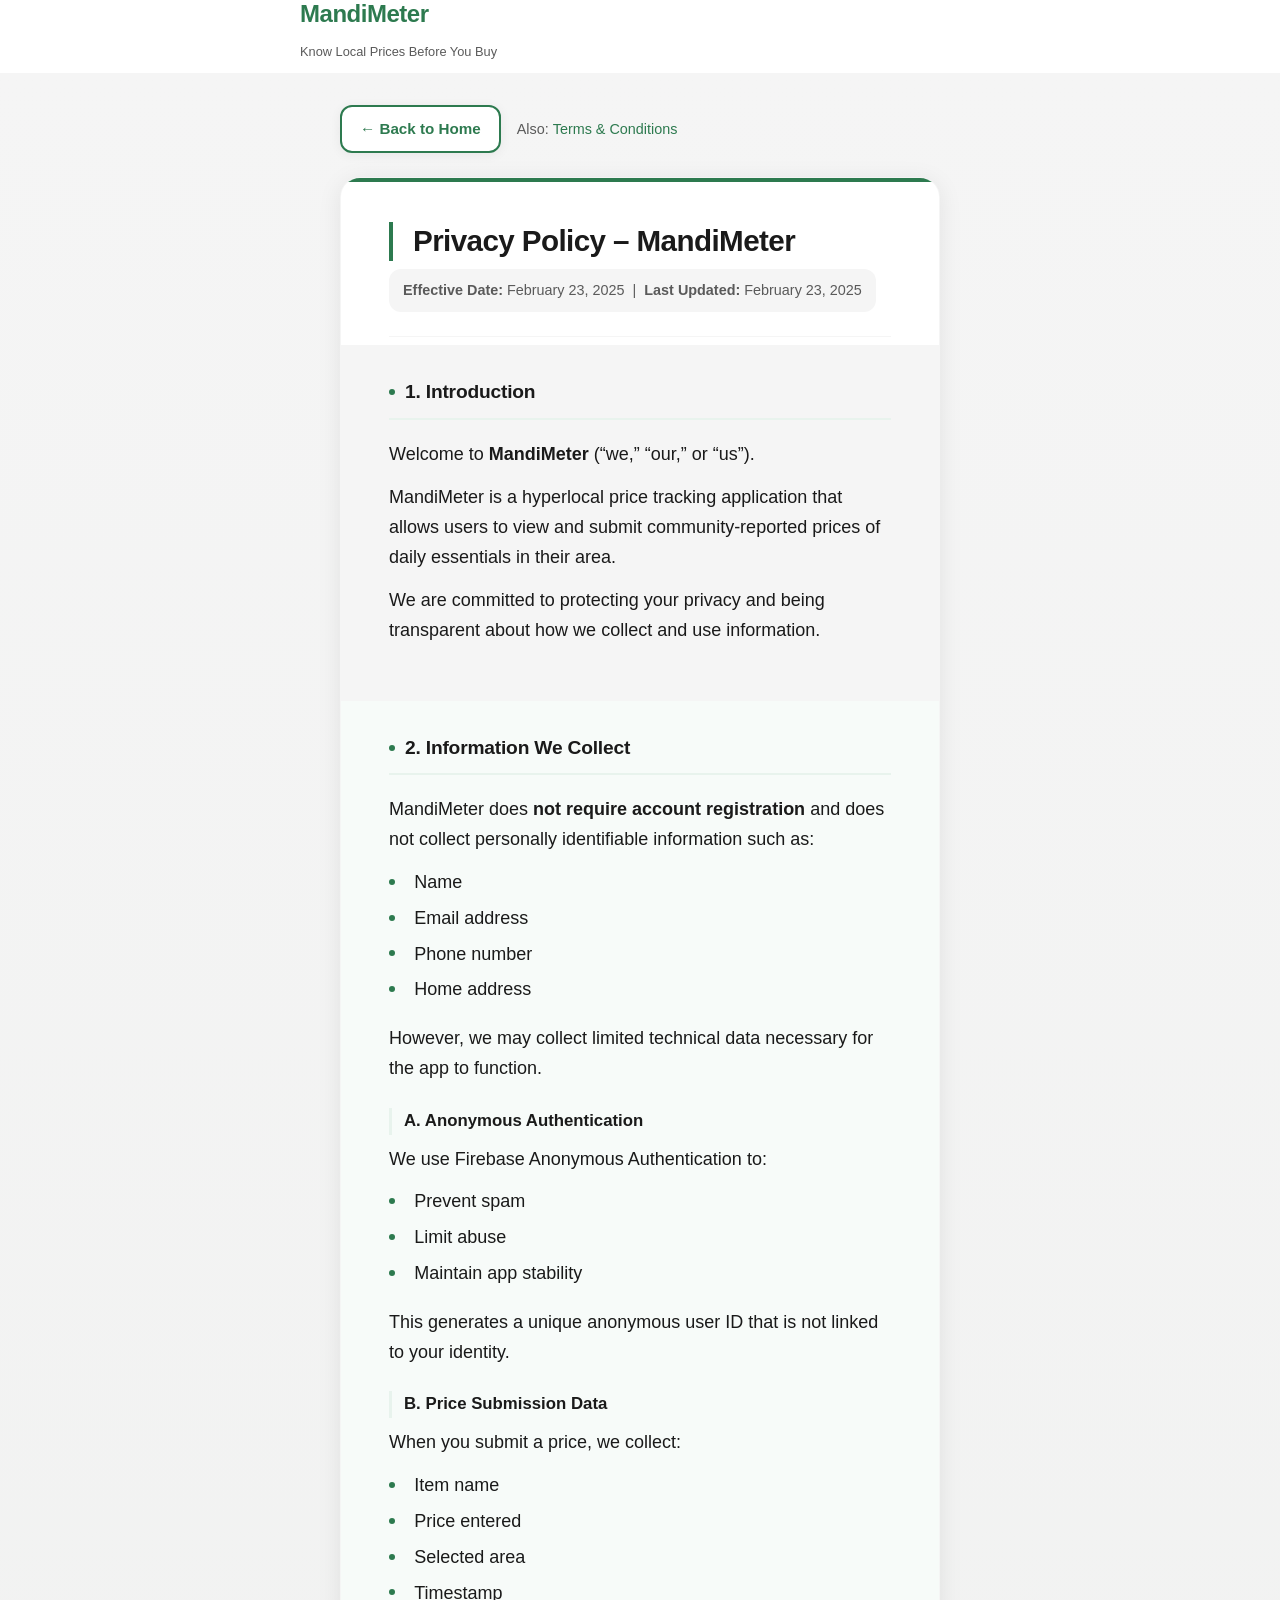
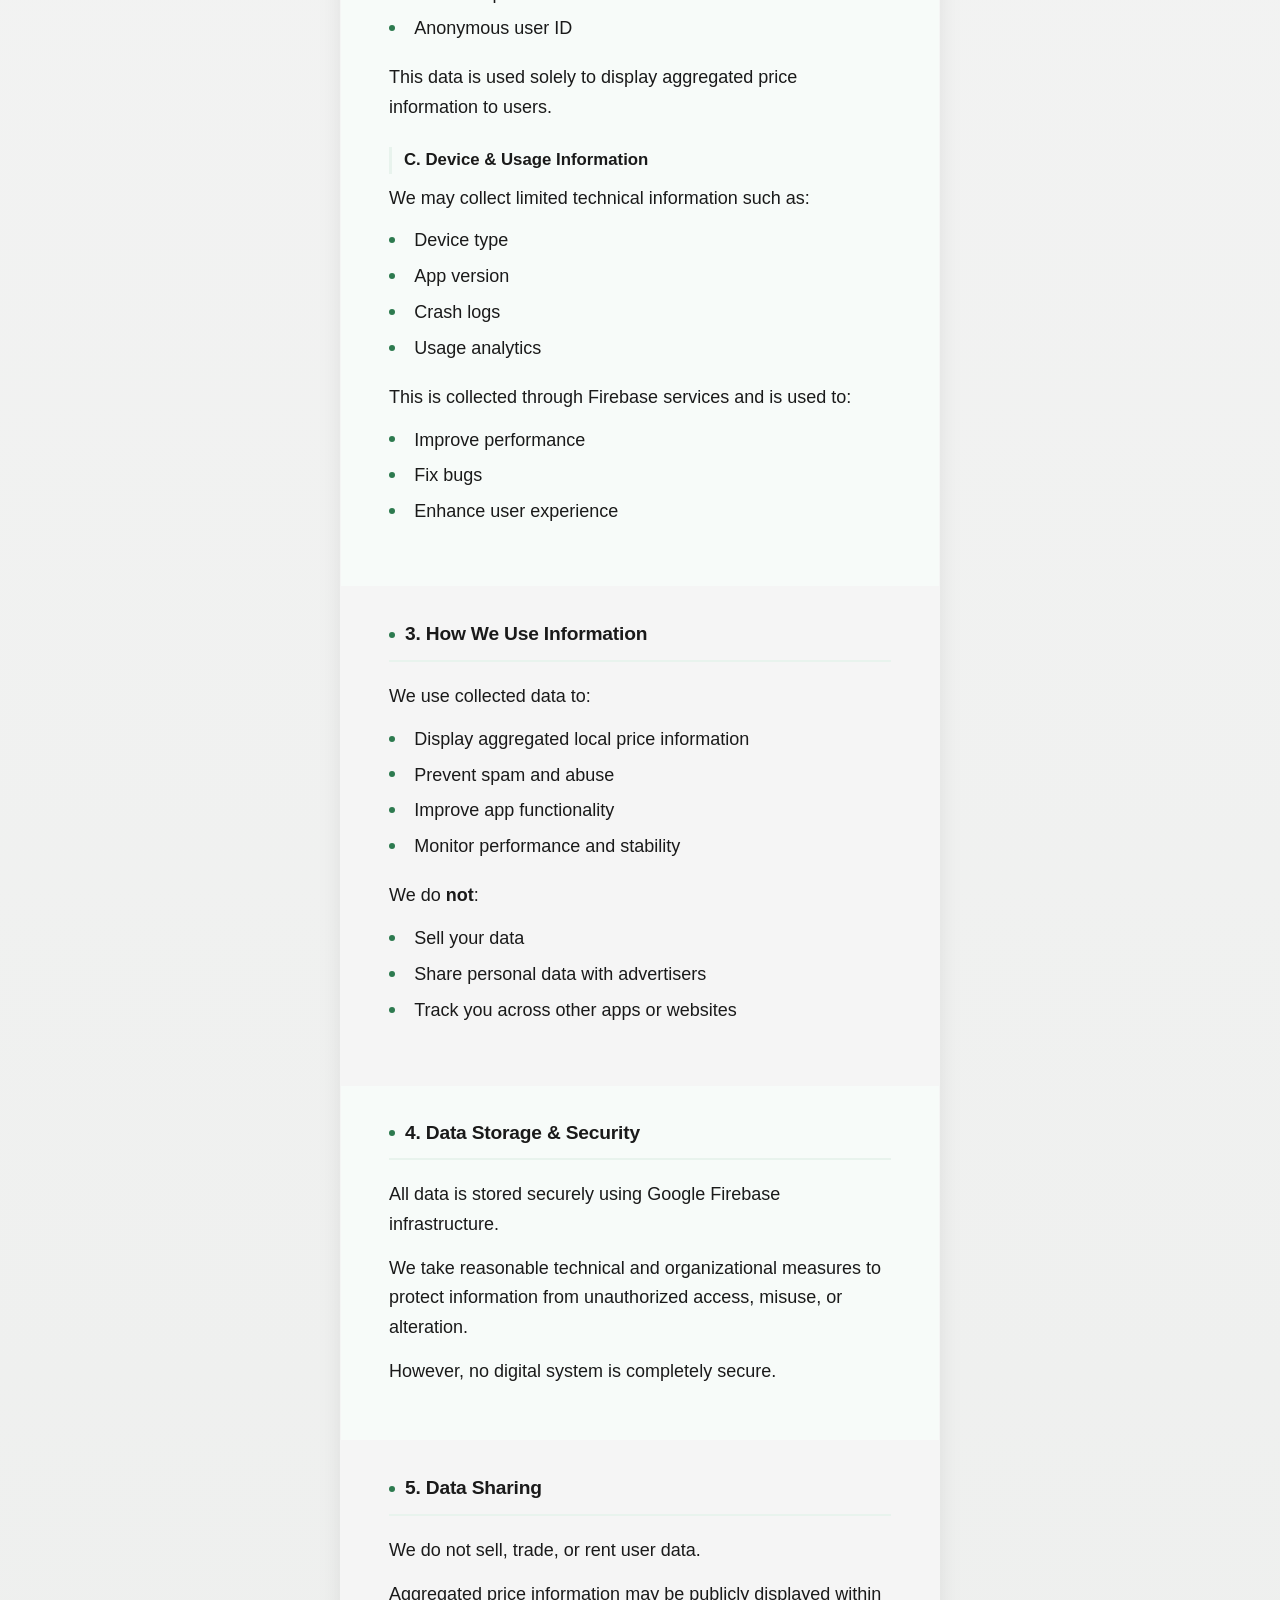
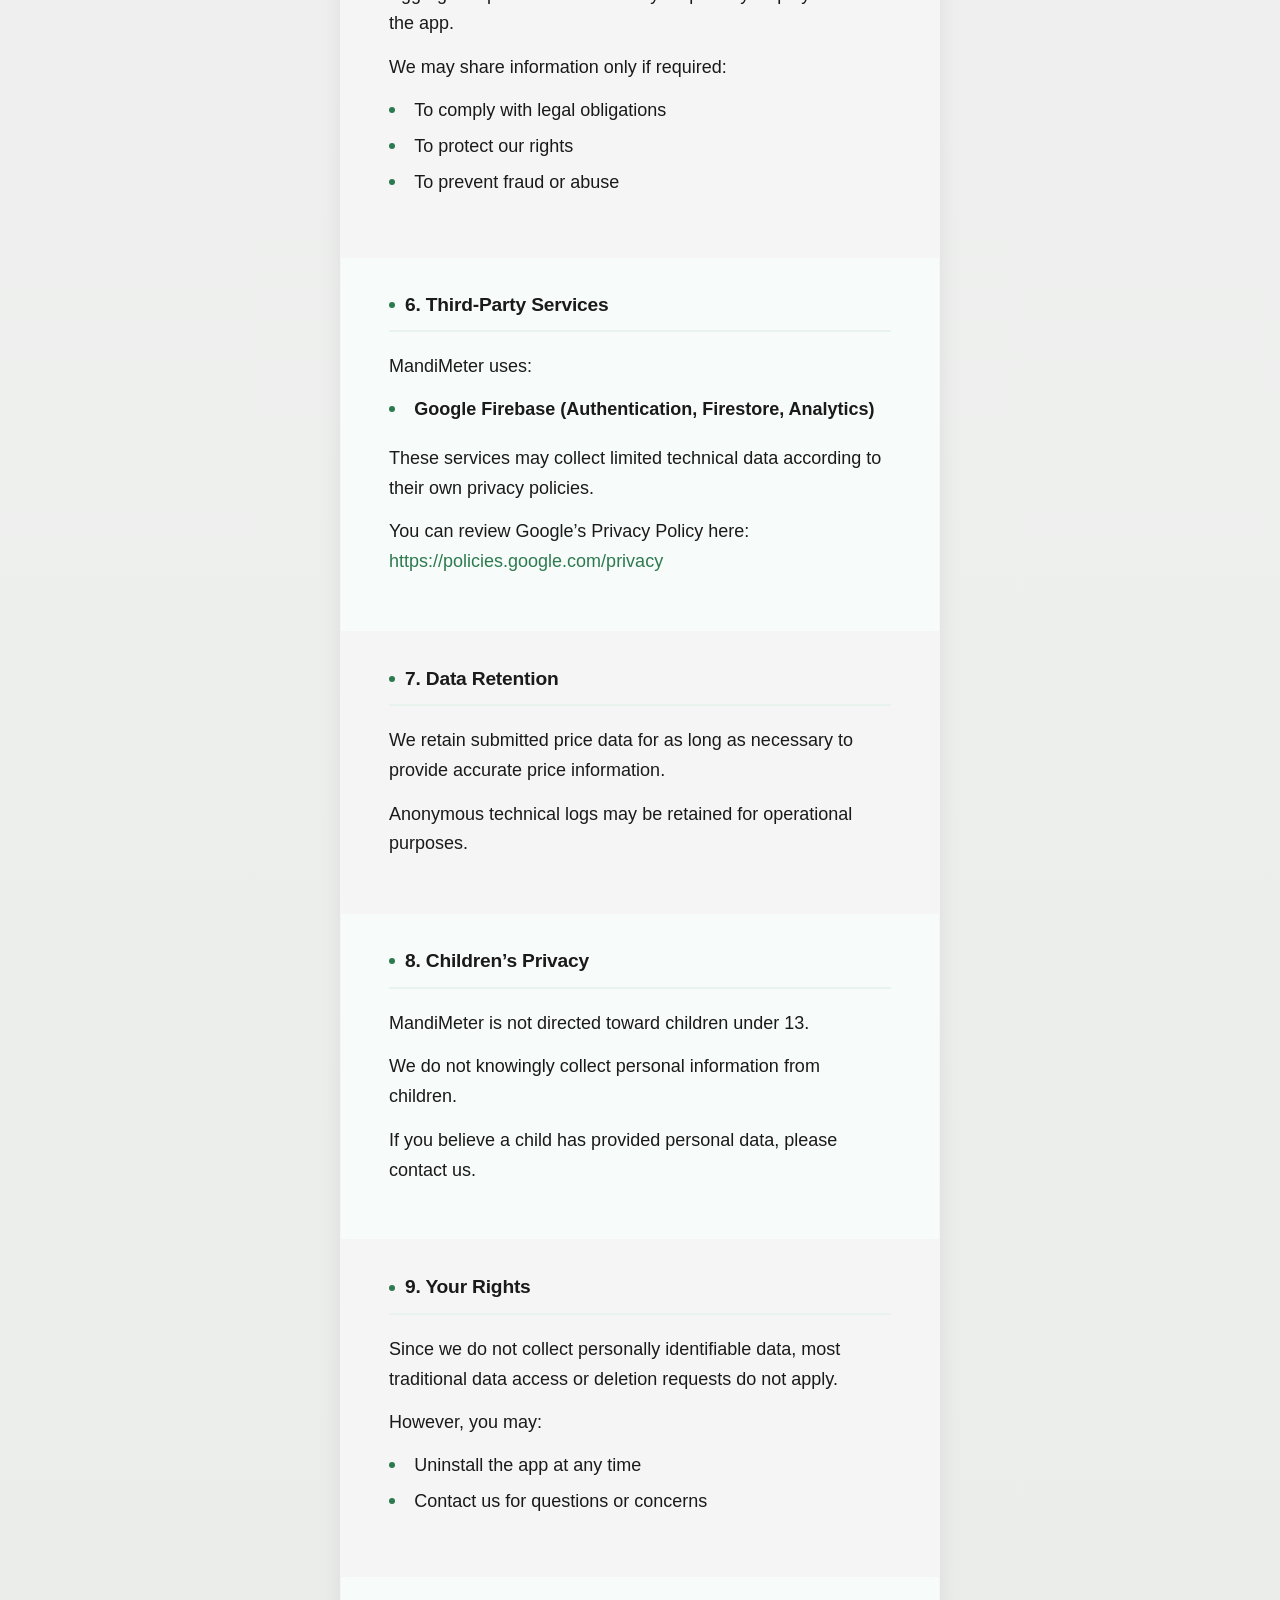
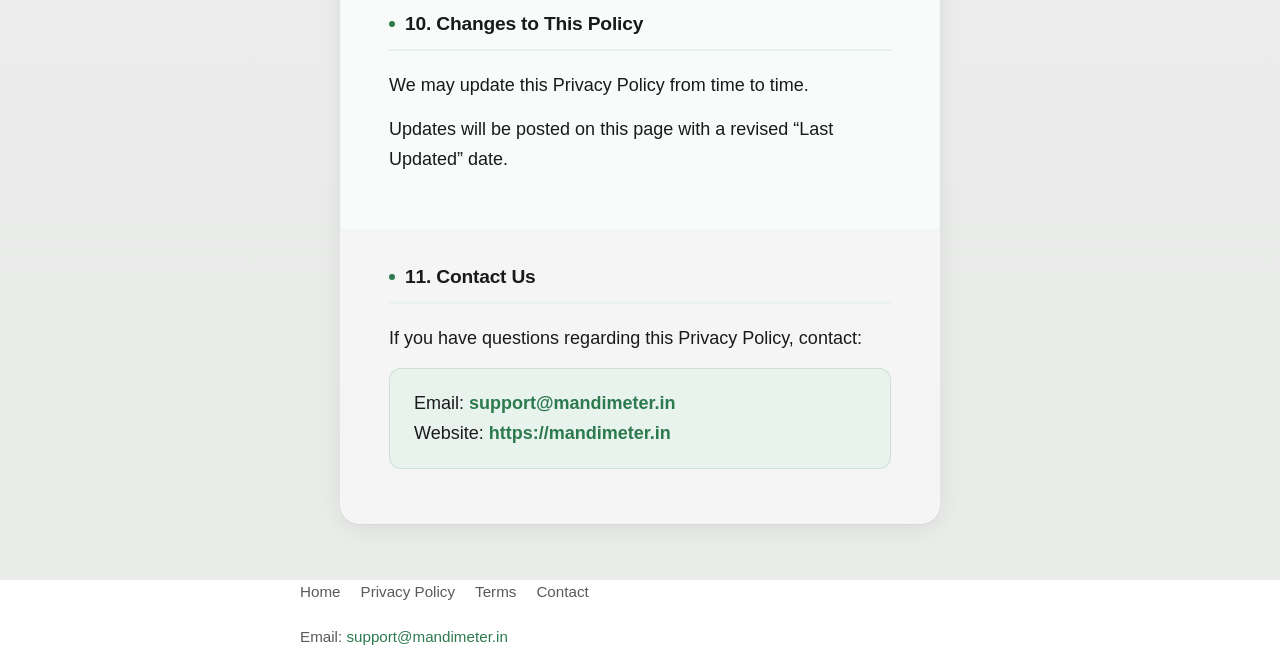
==== commit 03675ca6: "feat: csp added" ====
--- a/privacy.html
+++ b/privacy.html
@@ -12,6 +12,7 @@
   <meta property="og:title" content="Privacy Policy – MandiMeter">
   <meta property="og:description" content="MandiMeter Privacy Policy. How we collect and use information in our hyperlocal price tracking app.">
   <meta property="og:locale" content="en_IN">
+  <meta http-equiv="Content-Security-Policy" content="default-src 'self'; script-src 'self' 'sha256-1jAmyYXcRq6zFldLe/GCgIDJBiOONdXjTLgEFMDnDSM='; style-src 'self' https://fonts.googleapis.com; font-src 'self' https://fonts.gstatic.com; img-src 'self' data:; connect-src 'self'; base-uri 'self'; form-action 'self'; frame-ancestors 'self';">
   <script type="application/ld+json">
   {
     "@context": "https://schema.org",
@@ -37,7 +38,8 @@
   </script>
   <link rel="preconnect" href="https://fonts.googleapis.com">
   <link rel="preconnect" href="https://fonts.gstatic.com" crossorigin>
-  <link href="https://fonts.googleapis.com/css2?family=DM+Sans:ital,opsz,wght@0,9..40,400;0,9..40,500;0,9..40,600;0,9..40,700;1,9..40,400&display=swap" rel="stylesheet">
+  <link rel="preload" href="https://fonts.googleapis.com/css2?family=DM+Sans:ital,opsz,wght@0,9..40,400;0,9..40,500;0,9..40,600;0,9..40,700;1,9..40,400&display=swap" as="style" onload="this.onload=null;this.rel='stylesheet'">
+  <noscript><link rel="stylesheet" href="https://fonts.googleapis.com/css2?family=DM+Sans:ital,opsz,wght@0,9..40,400;0,9..40,500;0,9..40,600;0,9..40,700;1,9..40,400&display=swap"></noscript>
   <link rel="stylesheet" href="css/styles.css">
 </head>
 <body>
